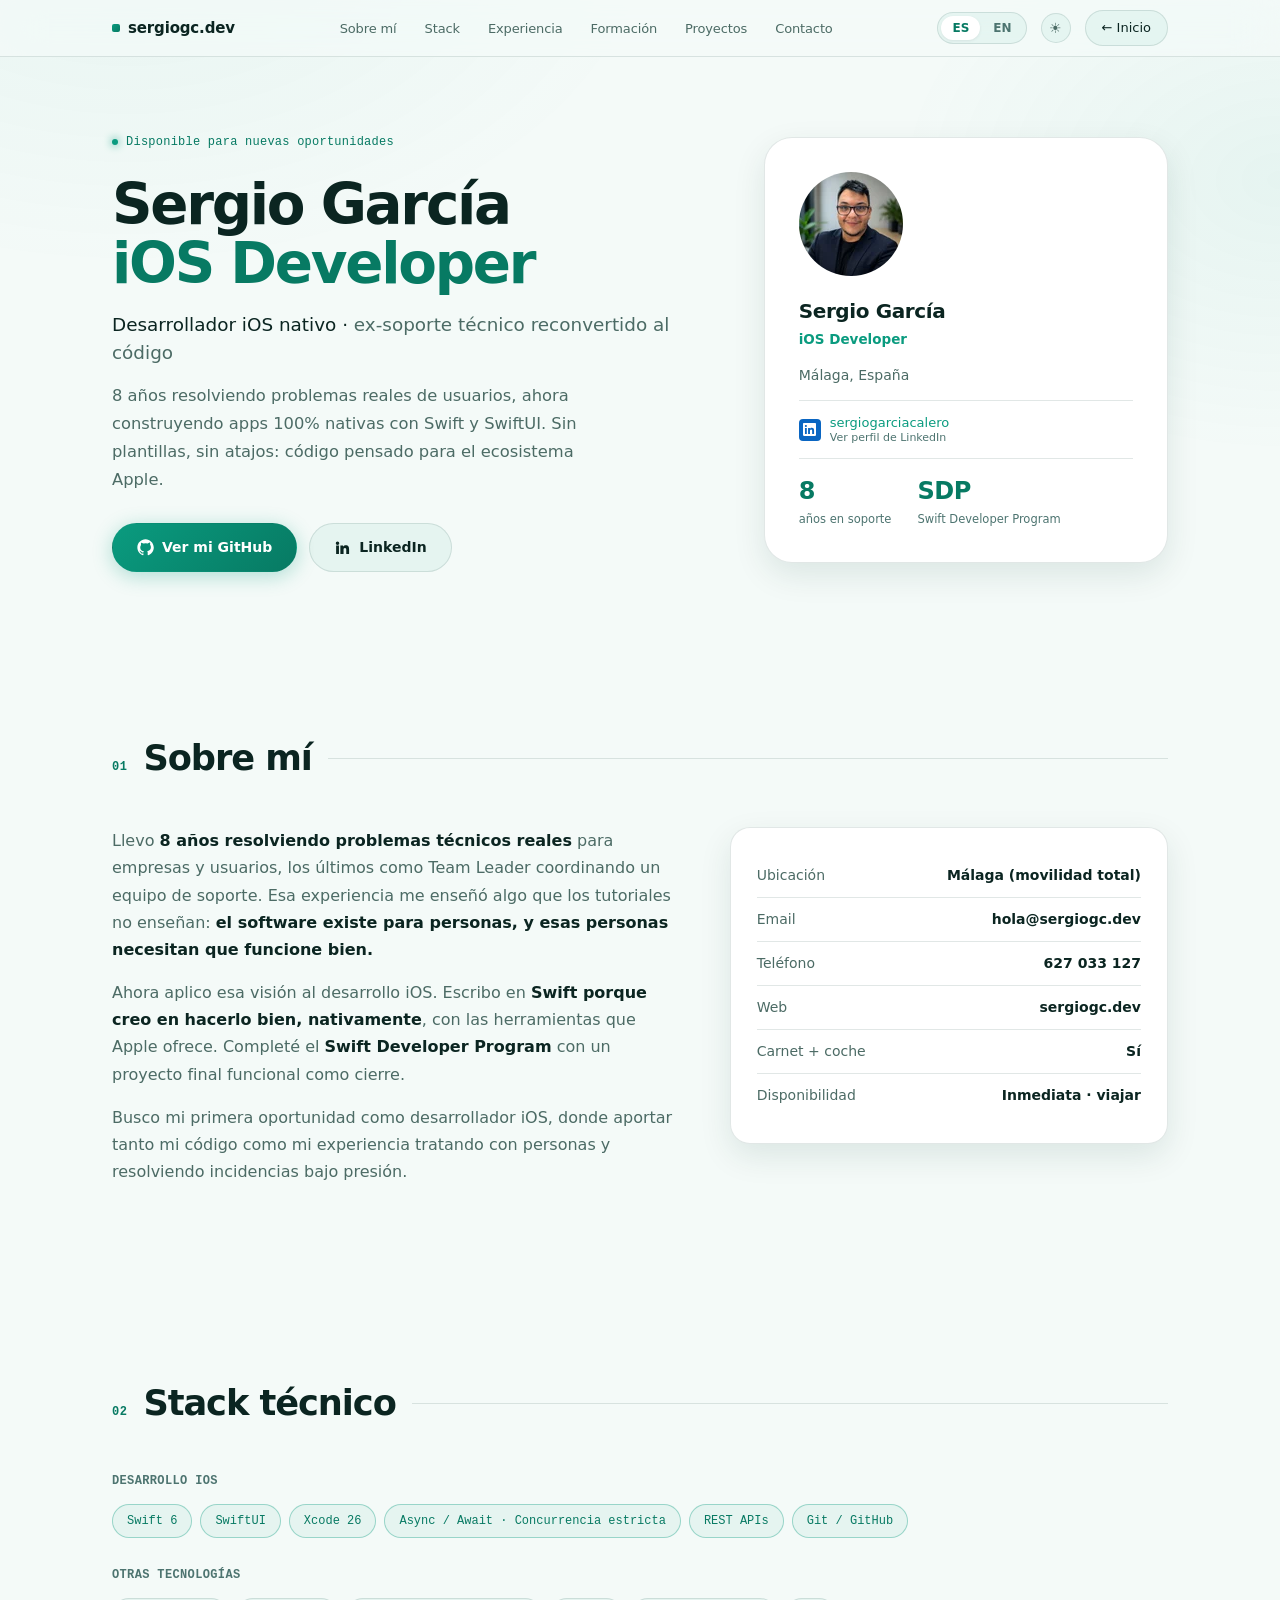
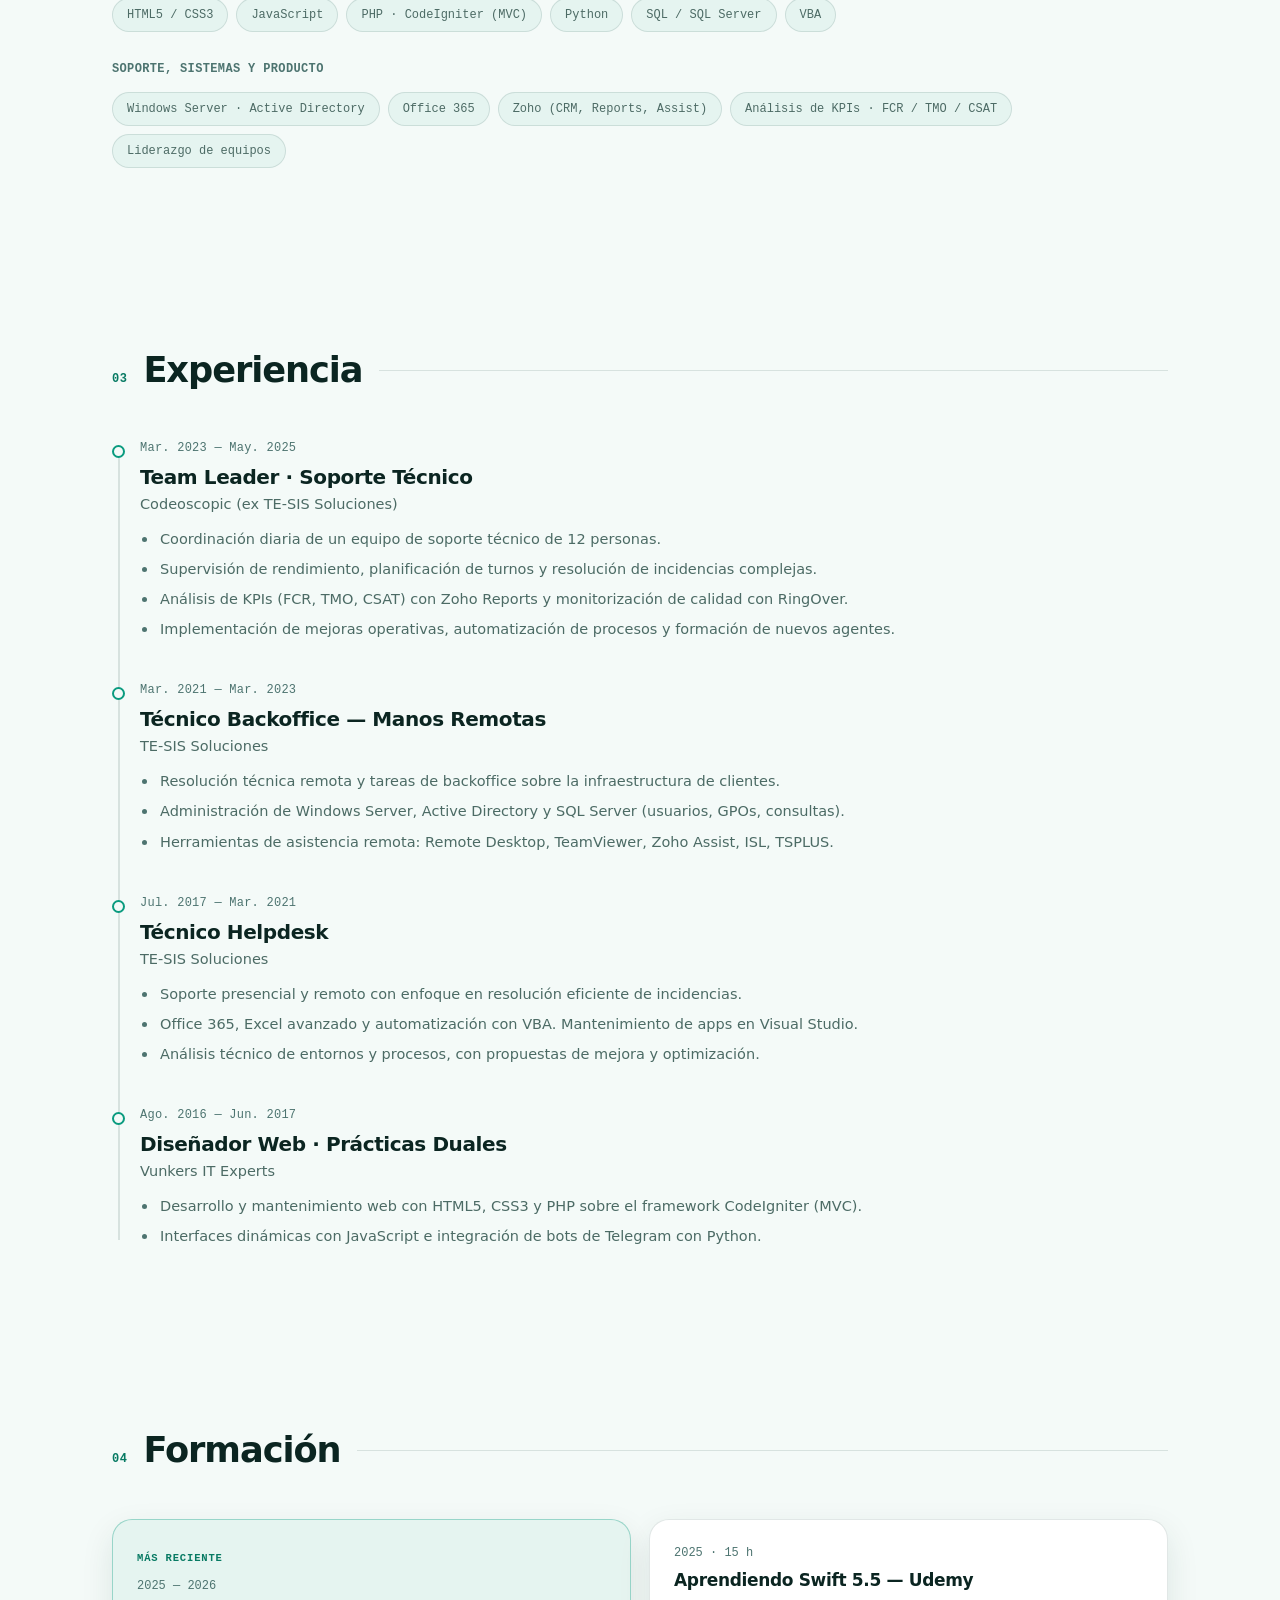
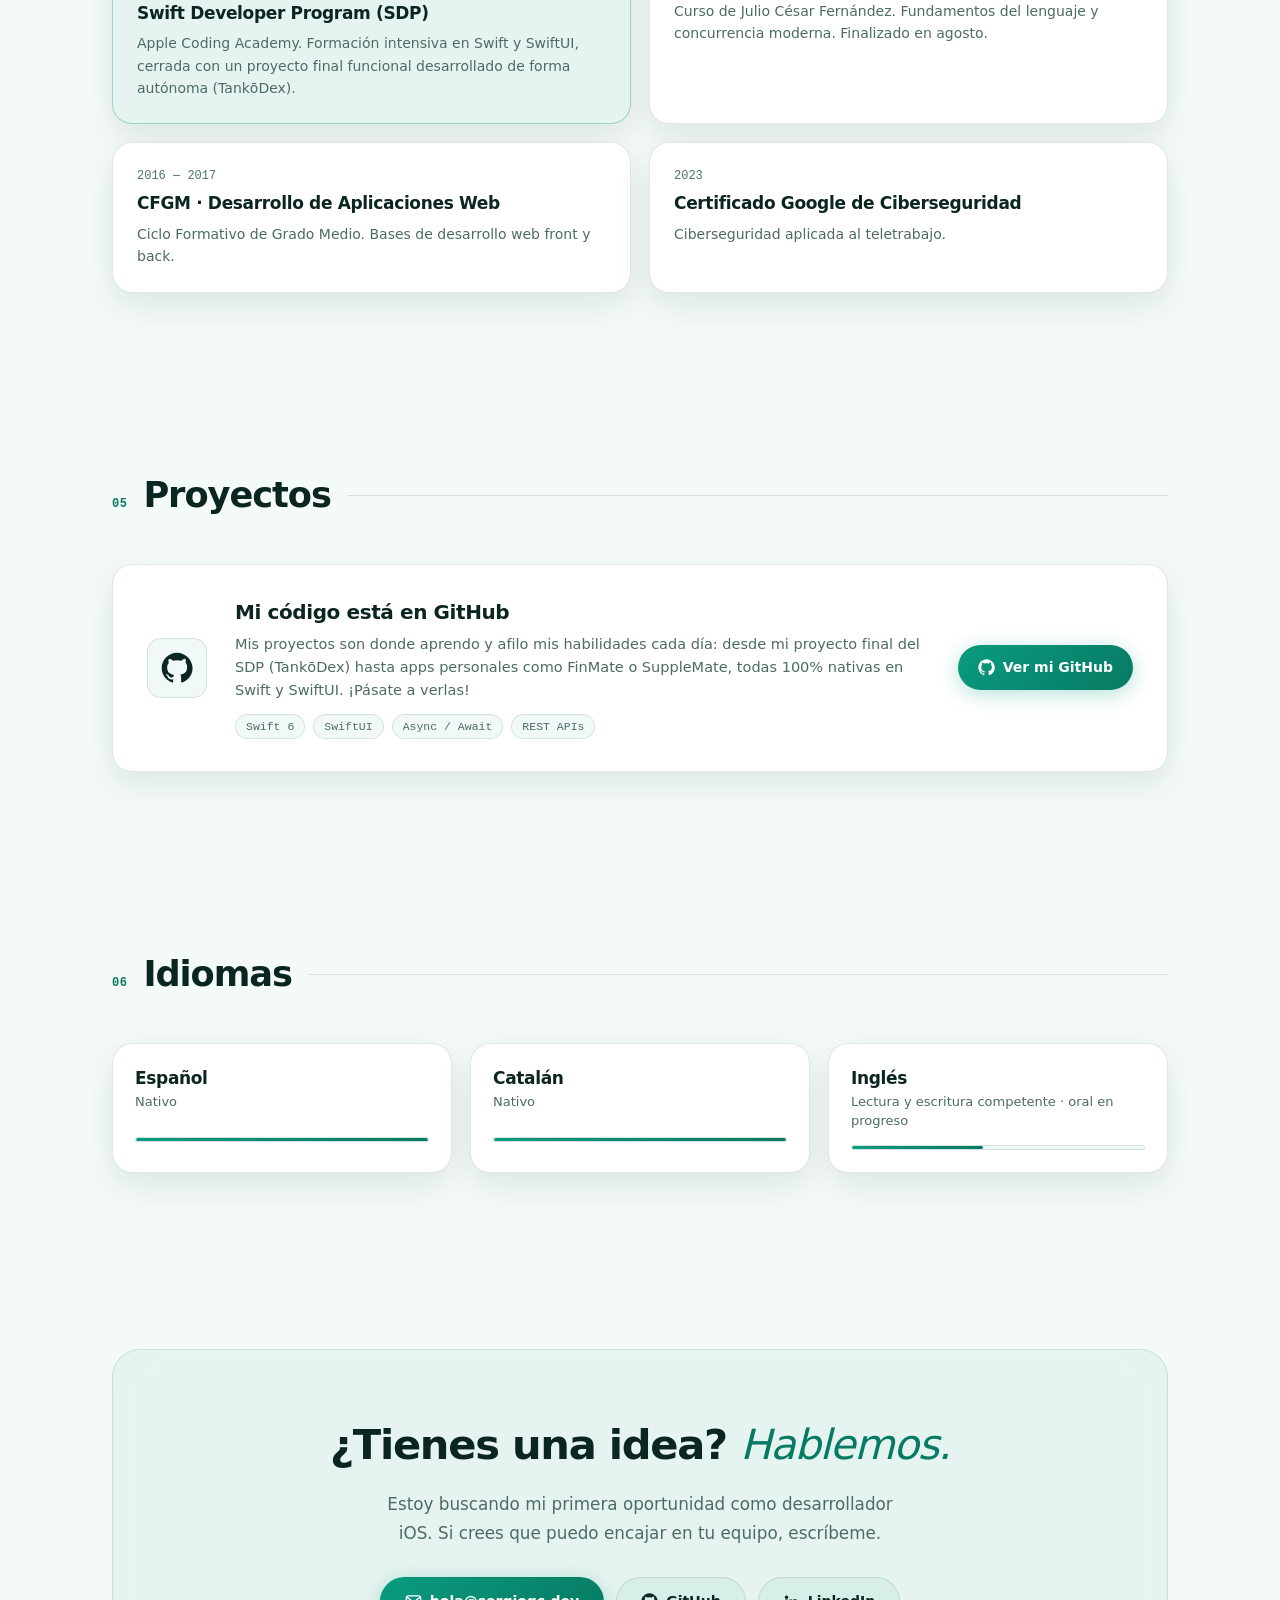
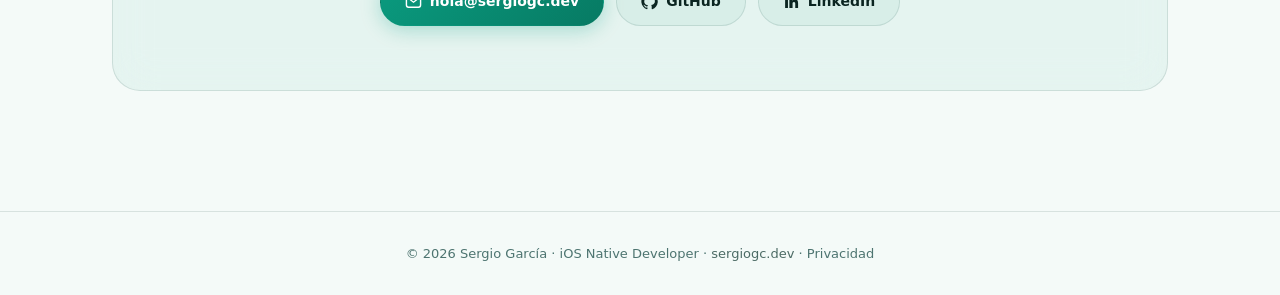
==== cv/index.html @ 9d5b9ba1 "Anim: overlay de transición entre páginas (Romuald Fons style) - styles/transitions.css: nuevo archi" ====
<!DOCTYPE html>
<html lang="es">

<head>
    <meta charset="UTF-8">
    <meta name="viewport" content="width=device-width, initial-scale=1.0">
    <title>CV de Sergio García · Desarrollador iOS — Swift y SwiftUI</title>
    <meta name="description"
        content="Currículum de Sergio García, desarrollador iOS nativo (Swift / SwiftUI). 8 años en soporte técnico, formado en el Swift Developer Program de Apple Coding Academy.">
    <meta name="author" content="Sergio García">
    <meta name="robots" content="index, follow">
    <link rel="canonical" href="https://sergiogc.dev/cv/">
    <meta property="og:type" content="website">
    <meta property="og:site_name" content="sergiogc.dev">
    <meta property="og:title" content="CV · Sergio García — iOS Developer">
    <meta property="og:description"
        content="Desarrollador iOS nativo con Swift y SwiftUI. 8 años de experiencia en soporte técnico reconvertidos al desarrollo de apps para el ecosistema Apple.">
    <meta property="og:url" content="https://sergiogc.dev/cv/">
    <meta property="og:image" content="https://sergiogc.dev/assets/images/ogbanner.jpg">
    <meta property="og:image:width" content="1200">
    <meta property="og:image:height" content="630">
    <meta property="og:image:alt" content="sergiogc.dev — Apps iOS 100% nativas con Swift y SwiftUI">
    <meta name="twitter:card" content="summary_large_image">
    <meta name="twitter:title" content="CV · Sergio García — iOS Developer">
    <meta name="twitter:description"
        content="Desarrollador iOS nativo con Swift y SwiftUI. 8 años de experiencia en soporte técnico reconvertidos al desarrollo de apps para el ecosistema Apple.">
    <meta name="twitter:image" content="https://sergiogc.dev/assets/images/ogbanner.jpg">
    <meta name="theme-color" content="#F4FAF8">
    <link rel="icon" type="image/svg+xml" href="/assets/images/favicon.svg?v=2">
    <link rel="apple-touch-icon" href="/assets/images/apple-touch-icon.png">

    <link rel="preload" as="image" href="/assets/images/sergio-208.webp" type="image/webp"
          imagesrcset="/assets/images/sergio-104.webp 104w, /assets/images/sergio-208.webp 208w"
          imagesizes="104px">
    <link rel="stylesheet" href="/styles/tokens.css">
    <link rel="stylesheet" href="/styles/base.css">
    <link rel="stylesheet" href="/styles/nav.css">
    <link rel="stylesheet" href="/styles/buttons.css">
    <link rel="stylesheet" href="/styles/cards.css">
    <link rel="stylesheet" href="/styles/sections.css">
    <link rel="stylesheet" href="/styles/print.css" media="print">
    <link rel="stylesheet" href="/styles/transitions.css">

    <!-- Schema.org -->
    <script type="application/ld+json">
        {
        "@context": "https://schema.org",
        "@type": "ProfilePage",
        "@id": "https://sergiogc.dev/cv/#profilepage",
        "url": "https://sergiogc.dev/cv/",
        "inLanguage": "es",
        "isPartOf": { "@id": "https://sergiogc.dev/#website" },
        "mainEntity": {
            "@type": "Person",
            "@id": "https://sergiogc.dev/#person",
            "name": "Sergio García",
            "jobTitle": "iOS Developer freelance",
            "url": "https://sergiogc.dev/",
            "knowsAbout": ["Swift", "SwiftUI", "iOS", "Xcode", "Desarrollo de apps nativas"],
            "alumniOf": {
                "@type": "EducationalOrganization",
                "name": "Apple Coding Academy",
                "url": "https://acoding.academy"
            },
            "address": {
                "@type": "PostalAddress",
                "addressLocality": "Málaga",
                "addressCountry": "ES"
            },
            "sameAs": [
                "https://github.com/SergioGCDev",
                "https://www.linkedin.com/in/sergiogarciacalero/"
            ]
        }
        }
    </script>

    <!-- Microsoft Clarity -->
    <script type="text/javascript">
        (function(c,l,a,r,i,t,y){
            c[a]=c[a]||function(){(c[a].q=c[a].q||[]).push(arguments)};
            t=l.createElement(r);t.async=1;t.src="https://www.clarity.ms/tag/"+i;
            y=l.getElementsByTagName(r)[0];y.parentNode.insertBefore(t,y);
        })(window, document, "clarity", "script", "xgmnd7hpeo");
    </script>
</head>

<body>

    <div class="ambient"></div>

    <nav>
        <div class="nav-inner">
            <a class="nav-logo" href="/">sergiogc.dev</a>
            <ul class="nav-links">
                <li><a href="#about" data-lang="es">Sobre mí</a><a href="#about" data-lang="en">About</a></li>
                <li><a href="#stack">Stack</a></li>
                <li><a href="#exp" data-lang="es">Experiencia</a><a href="#exp" data-lang="en">Experience</a></li>
                <li><a href="#edu" data-lang="es">Formación</a><a href="#edu" data-lang="en">Education</a></li>
                <li><a href="#proj" data-lang="es">Proyectos</a><a href="#proj" data-lang="en">Projects</a></li>
                <li><a href="#contact" data-lang="es">Contacto</a><a href="#contact" data-lang="en">Contact</a></li>
            </ul>
            <div class="nav-right">
                <div class="toggle-group" id="langToggle">
                    <button class="toggle-btn active" data-value="es">ES</button>
                    <button class="toggle-btn" data-value="en">EN</button>
                </div>
                <button class="icon-btn" id="themeToggle" aria-label="Cambiar tema">☀</button>
                <a href="/" class="nav-cta" data-lang="es">← Inicio</a>
                <a href="/" class="nav-cta" data-lang="en">← Home</a>
            </div>
        </div>
    </nav>

    <main>
    <header>
        <div class="wrap">
            <div class="hero">
                <div>
                    <span class="eyebrow reveal">
                        <span class="dot"></span>
                        <span data-lang="es">Disponible para nuevas oportunidades</span>
                        <span data-lang="en">Available for new opportunities</span>
                    </span>
                    <h1 class="reveal">Sergio García<br><span class="ln2">iOS Developer</span></h1>
                    <p class="role reveal" data-lang="es">Desarrollador iOS nativo · <b>ex-soporte técnico reconvertido al código</b></p>
                    <p class="role reveal" data-lang="en">Native iOS developer · <b>ex-support technician turned to code</b></p>
                    <p class="lede reveal" data-lang="es">8 años resolviendo problemas reales de usuarios, ahora construyendo apps 100% nativas con Swift y SwiftUI. Sin plantillas, sin atajos: código pensado para el ecosistema Apple.</p>
                    <p class="lede reveal" data-lang="en">8 years solving real user problems, now building 100% native apps with Swift and SwiftUI. No templates, no shortcuts: code crafted for the Apple ecosystem.</p>
                    <div class="cta reveal">
                        <a class="btn btn-primary" href="https://github.com/SergioGCDev" target="_blank" rel="noopener">
                            <svg viewBox="0 0 24 24" fill="currentColor" aria-hidden="true">
                                <path d="M12 .5C5.7.5.5 5.7.5 12c0 5.1 3.3 9.4 7.8 10.9.6.1.8-.2.8-.5v-2c-3.2.7-3.9-1.4-3.9-1.4-.5-1.3-1.3-1.7-1.3-1.7-1-.7.1-.7.1-.7 1.2.1 1.8 1.2 1.8 1.2 1 1.8 2.7 1.3 3.4 1 .1-.7.4-1.3.7-1.6-2.6-.3-5.3-1.3-5.3-5.7 0-1.3.5-2.3 1.2-3.1-.1-.3-.5-1.5.1-3.1 0 0 1-.3 3.3 1.2a11.5 11.5 0 0 1 6 0C17.3 4.7 18.3 5 18.3 5c.6 1.6.2 2.8.1 3.1.8.8 1.2 1.8 1.2 3.1 0 4.4-2.7 5.4-5.3 5.7.4.4.8 1.1.8 2.2v3.3c0 .3.2.6.8.5 4.5-1.5 7.8-5.8 7.8-10.9C23.5 5.7 18.3.5 12 .5z" />
                            </svg>
                            <span data-lang="es">Ver mi GitHub</span><span data-lang="en">View my GitHub</span>
                        </a>
                        <a class="btn btn-secondary" href="https://www.linkedin.com/in/sergiogarciacalero/" target="_blank" rel="noopener">
                            <svg viewBox="0 0 24 24" fill="currentColor" aria-hidden="true">
                                <path d="M4.98 3.5a2.5 2.5 0 1 1 0 5 2.5 2.5 0 0 1 0-5zM3 9h4v12H3zM9 9h3.8v1.7h.1c.5-1 1.8-2 3.7-2 4 0 4.7 2.6 4.7 6V21h-4v-5.3c0-1.3 0-2.9-1.8-2.9s-2 1.4-2 2.8V21H9z" />
                            </svg>
                            LinkedIn
                        </a>
                    </div>
                </div>

                <div class="avatar-card reveal">
                    <div class="monogram">
                        <picture>
                            <source type="image/webp"
                                    srcset="/assets/images/sergio-104.webp 104w,
                                            /assets/images/sergio-208.webp 208w"
                                    sizes="104px">
                            <img src="/assets/images/sergio.jpg" alt="Sergio García" width="104" height="104" fetchpriority="high">
                        </picture>
                    </div>
                    <div class="ac-meta">
                        <div class="nm">Sergio García</div>
                        <div class="role">iOS Developer</div>
                        <div class="loc" data-lang="es">Málaga, España</div>
                        <div class="loc" data-lang="en">Málaga, Spain</div>
                    </div>
                    <a class="ac-li" href="https://www.linkedin.com/in/sergiogarciacalero/" target="_blank" rel="noopener">
                        <span class="ac-li-badge" aria-hidden="true">
                            <svg viewBox="0 0 24 24"><path d="M20.447 20.452H16.89v-5.569c0-1.328-.027-3.037-1.852-3.037-1.853 0-2.136 1.445-2.136 2.939v5.667H9.351V9h3.414v1.561h.046c.477-.9 1.637-1.85 3.37-1.85 3.601 0 4.267 2.37 4.267 5.455v6.286zM5.337 7.433a1.98 1.98 0 0 1-1.98-1.98c0-1.093.886-1.98 1.98-1.98s1.98.887 1.98 1.98a1.98 1.98 0 0 1-1.98 1.98zm1.706 13.019H3.63V9h3.414v11.452zM22.225 0H1.771C.792 0 0 .774 0 1.729v20.542C0 23.227.792 24 1.771 24h20.451C23.2 24 24 23.227 24 22.271V1.729C24 .774 23.2 0 22.222 0h.003z"/></svg>
                        </span>
                        <span class="ac-li-text">
                            sergiogarciacalero
                            <span data-lang="es">Ver perfil de LinkedIn</span>
                            <span data-lang="en">View LinkedIn profile</span>
                        </span>
                    </a>
                    <div class="ac-stats">
                        <div>
                            <div class="n">8</div>
                            <div class="l" data-lang="es">años en soporte</div>
                            <div class="l" data-lang="en">years in support</div>
                        </div>
                        <div>
                            <div class="n">SDP</div>
                            <div class="l">Swift Developer Program</div>
                        </div>
                    </div>
                </div>
            </div>
        </div>
    </header>

    <section id="about">
        <div class="wrap">
            <div class="sec-head reveal"><span class="sec-num">01</span><h2 class="sec-title" data-lang="es">Sobre mí</h2><h2 class="sec-title" data-lang="en">About me</h2><span class="sec-line"></span></div>
            <div class="about-grid">
                <div class="about-text reveal">
                    <p data-lang="es">Llevo <b>8 años resolviendo problemas técnicos reales</b> para empresas y usuarios, los últimos como Team Leader coordinando un equipo de soporte. Esa experiencia me enseñó algo que los tutoriales no enseñan: <b>el software existe para personas, y esas personas necesitan que funcione bien.</b></p>
                    <p data-lang="en">I've spent <b>8 years solving real technical problems</b> for companies and users, the last ones as Team Leader coordinating a support team. That experience taught me something tutorials don't: <b>software exists for people, and those people need it to work well.</b></p>
                    <p data-lang="es">Ahora aplico esa visión al desarrollo iOS. Escribo en <b>Swift porque creo en hacerlo bien, nativamente</b>, con las herramientas que Apple ofrece. Completé el <b>Swift Developer Program</b> con un proyecto final funcional como cierre.</p>
                    <p data-lang="en">Now I bring that vision to iOS development. I write in <b>Swift because I believe in doing it right, natively</b>, with the tools Apple provides. I completed the <b>Swift Developer Program</b> with a functional final project as its capstone.</p>
                    <p data-lang="es">Busco mi primera oportunidad como desarrollador iOS, donde aportar tanto mi código como mi experiencia tratando con personas y resolviendo incidencias bajo presión.</p>
                    <p data-lang="en">I'm looking for my first opportunity as an iOS developer, where I can bring both my code and my experience dealing with people and resolving incidents under pressure.</p>
                </div>
                <div class="facts reveal">
                    <div class="row"><span class="k" data-lang="es">Ubicación</span><span class="k" data-lang="en">Location</span><span class="v" data-lang="es">Málaga (movilidad total)</span><span class="v" data-lang="en">Málaga (fully mobile)</span></div>
                    <div class="row"><span class="k">Email</span><span class="v">hola@sergiogc.dev</span></div>
                    <div class="row"><span class="k" data-lang="es">Teléfono</span><span class="k" data-lang="en">Phone</span><span class="v">627 033 127</span></div>
                    <div class="row"><span class="k">Web</span><span class="v">sergiogc.dev</span></div>
                    <div class="row"><span class="k" data-lang="es">Carnet + coche</span><span class="k" data-lang="en">License + car</span><span class="v" data-lang="es">Sí</span><span class="v" data-lang="en">Yes</span></div>
                    <div class="row"><span class="k" data-lang="es">Disponibilidad</span><span class="k" data-lang="en">Availability</span><span class="v" data-lang="es">Inmediata · viajar</span><span class="v" data-lang="en">Immediate · can travel</span></div>
                </div>
            </div>
        </div>
    </section>

    <section id="stack">
        <div class="wrap">
            <div class="sec-head reveal"><span class="sec-num">02</span><h2 class="sec-title" data-lang="es">Stack técnico</h2><h2 class="sec-title" data-lang="en">Tech stack</h2><span class="sec-line"></span></div>
            <div class="reveal">
                <div class="skill-block">
                    <h3 data-lang="es">Desarrollo iOS</h3>
                    <h3 data-lang="en">iOS Development</h3>
                    <div class="chips">
                        <span class="chip core">Swift 6</span>
                        <span class="chip core">SwiftUI</span>
                        <span class="chip core">Xcode 26</span>
                        <span class="chip core" data-lang="es">Async / Await · Concurrencia estricta</span>
                        <span class="chip core" data-lang="en">Async / Await · Strict concurrency</span>
                        <span class="chip core">REST APIs</span>
                        <span class="chip core">Git / GitHub</span>
                    </div>
                </div>
                <div class="skill-block">
                    <h3 data-lang="es">Otras tecnologías</h3>
                    <h3 data-lang="en">Other technologies</h3>
                    <div class="chips">
                        <span class="chip">HTML5 / CSS3</span>
                        <span class="chip">JavaScript</span>
                        <span class="chip">PHP · CodeIgniter (MVC)</span>
                        <span class="chip">Python</span>
                        <span class="chip">SQL / SQL Server</span>
                        <span class="chip">VBA</span>
                    </div>
                </div>
                <div class="skill-block">
                    <h3 data-lang="es">Soporte, sistemas y producto</h3>
                    <h3 data-lang="en">Support, systems &amp; product</h3>
                    <div class="chips">
                        <span class="chip">Windows Server · Active Directory</span>
                        <span class="chip">Office 365</span>
                        <span class="chip">Zoho (CRM, Reports, Assist)</span>
                        <span class="chip" data-lang="es">Análisis de KPIs · FCR / TMO / CSAT</span>
                        <span class="chip" data-lang="en">KPI analysis · FCR / TMO / CSAT</span>
                        <span class="chip" data-lang="es">Liderazgo de equipos</span>
                        <span class="chip" data-lang="en">Team leadership</span>
                    </div>
                </div>
            </div>
        </div>
    </section>

    <section id="exp">
        <div class="wrap">
            <div class="sec-head reveal"><span class="sec-num">03</span><h2 class="sec-title" data-lang="es">Experiencia</h2><h2 class="sec-title" data-lang="en">Experience</h2><span class="sec-line"></span></div>
            <div class="timeline reveal-stagger">
                <div class="job">
                    <div class="when">Mar. 2023 — May. 2025</div>
                    <h3 data-lang="es">Team Leader · Soporte Técnico</h3>
                    <h3 data-lang="en">Team Leader · Technical Support</h3>
                    <div class="co">Codeoscopic (ex TE-SIS Soluciones)</div>
                    <ul data-lang="es">
                        <li>Coordinación diaria de un equipo de soporte técnico de 12 personas.</li>
                        <li>Supervisión de rendimiento, planificación de turnos y resolución de incidencias complejas.</li>
                        <li>Análisis de KPIs (FCR, TMO, CSAT) con Zoho Reports y monitorización de calidad con RingOver.</li>
                        <li>Implementación de mejoras operativas, automatización de procesos y formación de nuevos agentes.</li>
                    </ul>
                    <ul data-lang="en">
                        <li>Daily coordination of a 12-person technical support team.</li>
                        <li>Performance supervision, shift planning and resolution of complex incidents.</li>
                        <li>KPI analysis (FCR, TMO, CSAT) with Zoho Reports and quality monitoring with RingOver.</li>
                        <li>Rollout of operational improvements, process automation and training of new agents.</li>
                    </ul>
                </div>
                <div class="job">
                    <div class="when">Mar. 2021 — Mar. 2023</div>
                    <h3 data-lang="es">Técnico Backoffice — Manos Remotas</h3>
                    <h3 data-lang="en">Backoffice Technician — Remote Hands</h3>
                    <div class="co">TE-SIS Soluciones</div>
                    <ul data-lang="es">
                        <li>Resolución técnica remota y tareas de backoffice sobre la infraestructura de clientes.</li>
                        <li>Administración de Windows Server, Active Directory y SQL Server (usuarios, GPOs, consultas).</li>
                        <li>Herramientas de asistencia remota: Remote Desktop, TeamViewer, Zoho Assist, ISL, TSPLUS.</li>
                    </ul>
                    <ul data-lang="en">
                        <li>Remote technical resolution and backoffice tasks on client infrastructure.</li>
                        <li>Administration of Windows Server, Active Directory and SQL Server (users, GPOs, queries).</li>
                        <li>Remote assistance tools: Remote Desktop, TeamViewer, Zoho Assist, ISL, TSPLUS.</li>
                    </ul>
                </div>
                <div class="job">
                    <div class="when">Jul. 2017 — Mar. 2021</div>
                    <h3 data-lang="es">Técnico Helpdesk</h3>
                    <h3 data-lang="en">Helpdesk Technician</h3>
                    <div class="co">TE-SIS Soluciones</div>
                    <ul data-lang="es">
                        <li>Soporte presencial y remoto con enfoque en resolución eficiente de incidencias.</li>
                        <li>Office 365, Excel avanzado y automatización con VBA. Mantenimiento de apps en Visual Studio.</li>
                        <li>Análisis técnico de entornos y procesos, con propuestas de mejora y optimización.</li>
                    </ul>
                    <ul data-lang="en">
                        <li>On-site and remote support focused on efficient incident resolution.</li>
                        <li>Office 365, advanced Excel and automation with VBA. Maintenance of apps in Visual Studio.</li>
                        <li>Technical analysis of environments and processes, with improvement and optimization proposals.</li>
                    </ul>
                </div>
                <div class="job">
                    <div class="when">Ago. 2016 — Jun. 2017</div>
                    <h3 data-lang="es">Diseñador Web · Prácticas Duales</h3>
                    <h3 data-lang="en">Web Designer · Dual Training</h3>
                    <div class="co">Vunkers IT Experts</div>
                    <ul data-lang="es">
                        <li>Desarrollo y mantenimiento web con HTML5, CSS3 y PHP sobre el framework CodeIgniter (MVC).</li>
                        <li>Interfaces dinámicas con JavaScript e integración de bots de Telegram con Python.</li>
                    </ul>
                    <ul data-lang="en">
                        <li>Web development and maintenance with HTML5, CSS3 and PHP on the CodeIgniter (MVC) framework.</li>
                        <li>Dynamic interfaces with JavaScript and Telegram bot integration with Python.</li>
                    </ul>
                </div>
            </div>
        </div>
    </section>

    <section id="edu">
        <div class="wrap">
            <div class="sec-head reveal"><span class="sec-num">04</span><h2 class="sec-title" data-lang="es">Formación</h2><h2 class="sec-title" data-lang="en">Education</h2><span class="sec-line"></span></div>
            <div class="grid2 reveal-stagger">
                <div class="edu feat">
                    <span class="badge" data-lang="es">Más reciente</span>
                    <span class="badge" data-lang="en">Most recent</span>
                    <div class="yr">2025 — 2026</div>
                    <h3>Swift Developer Program (SDP)</h3>
                    <p data-lang="es">Apple Coding Academy. Formación intensiva en Swift y SwiftUI, cerrada con un proyecto final funcional desarrollado de forma autónoma (TankōDex).</p>
                    <p data-lang="en">Apple Coding Academy. Intensive training in Swift and SwiftUI, closed with a functional final project built autonomously (TankōDex).</p>
                </div>
                <div class="edu">
                    <div class="yr">2025 · 15 h</div>
                    <h3 data-lang="es">Aprendiendo Swift 5.5 — Udemy</h3>
                    <h3 data-lang="en">Learning Swift 5.5 — Udemy</h3>
                    <p data-lang="es">Curso de Julio César Fernández. Fundamentos del lenguaje y concurrencia moderna. Finalizado en agosto.</p>
                    <p data-lang="en">Course by Julio César Fernández. Language fundamentals and modern concurrency. Completed in August.</p>
                </div>
                <div class="edu">
                    <div class="yr">2016 — 2017</div>
                    <h3 data-lang="es">CFGM · Desarrollo de Aplicaciones Web</h3>
                    <h3 data-lang="en">Vocational Diploma · Web App Development</h3>
                    <p data-lang="es">Ciclo Formativo de Grado Medio. Bases de desarrollo web front y back.</p>
                    <p data-lang="en">Intermediate vocational training. Front-end and back-end web development foundations.</p>
                </div>
                <div class="edu">
                    <div class="yr">2023</div>
                    <h3 data-lang="es">Certificado Google de Ciberseguridad</h3>
                    <h3 data-lang="en">Google Cybersecurity Certificate</h3>
                    <p data-lang="es">Ciberseguridad aplicada al teletrabajo.</p>
                    <p data-lang="en">Cybersecurity applied to remote work.</p>
                </div>
            </div>
        </div>
    </section>

    <section id="proj">
        <div class="wrap">
            <div class="sec-head reveal"><span class="sec-num">05</span><h2 class="sec-title" data-lang="es">Proyectos</h2><h2 class="sec-title" data-lang="en">Projects</h2><span class="sec-line"></span></div>
            <div class="gh reveal">
                <div class="gh-icon">
                    <svg viewBox="0 0 24 24" fill="currentColor" aria-hidden="true">
                        <path d="M12 .5C5.7.5.5 5.7.5 12c0 5.1 3.3 9.4 7.8 10.9.6.1.8-.2.8-.5v-2c-3.2.7-3.9-1.4-3.9-1.4-.5-1.3-1.3-1.7-1.3-1.7-1-.7.1-.7.1-.7 1.2.1 1.8 1.2 1.8 1.2 1 1.8 2.7 1.3 3.4 1 .1-.7.4-1.3.7-1.6-2.6-.3-5.3-1.3-5.3-5.7 0-1.3.5-2.3 1.2-3.1-.1-.3-.5-1.5.1-3.1 0 0 1-.3 3.3 1.2a11.5 11.5 0 0 1 6 0C17.3 4.7 18.3 5 18.3 5c.6 1.6.2 2.8.1 3.1.8.8 1.2 1.8 1.2 3.1 0 4.4-2.7 5.4-5.3 5.7.4.4.8 1.1.8 2.2v3.3c0 .3.2.6.8.5 4.5-1.5 7.8-5.8 7.8-10.9C23.5 5.7 18.3.5 12 .5z" />
                    </svg>
                </div>
                <div class="gh-body">
                    <h3 data-lang="es">Mi código está en GitHub</h3>
                    <h3 data-lang="en">My code lives on GitHub</h3>
                    <p data-lang="es">Mis proyectos son donde aprendo y afilo mis habilidades cada día: desde mi proyecto final del SDP (TankōDex) hasta apps personales como FinMate o SuppleMate, todas 100% nativas en Swift y SwiftUI. ¡Pásate a verlas!</p>
                    <p data-lang="en">My projects are where I learn and sharpen my skills every day: from my SDP final project (TankōDex) to personal apps like FinMate or SuppleMate, all 100% native in Swift and SwiftUI. Come take a look!</p>
                    <div class="gh-tags"><span>Swift 6</span><span>SwiftUI</span><span>Async / Await</span><span>REST APIs</span></div>
                </div>
                <a class="gh-cta" href="https://github.com/SergioGCDev" target="_blank" rel="noopener">
                    <svg viewBox="0 0 24 24" fill="currentColor" aria-hidden="true">
                        <path d="M12 .5C5.7.5.5 5.7.5 12c0 5.1 3.3 9.4 7.8 10.9.6.1.8-.2.8-.5v-2c-3.2.7-3.9-1.4-3.9-1.4-.5-1.3-1.3-1.7-1.3-1.7-1-.7.1-.7.1-.7 1.2.1 1.8 1.2 1.8 1.2 1 1.8 2.7 1.3 3.4 1 .1-.7.4-1.3.7-1.6-2.6-.3-5.3-1.3-5.3-5.7 0-1.3.5-2.3 1.2-3.1-.1-.3-.5-1.5.1-3.1 0 0 1-.3 3.3 1.2a11.5 11.5 0 0 1 6 0C17.3 4.7 18.3 5 18.3 5c.6 1.6.2 2.8.1 3.1.8.8 1.2 1.8 1.2 3.1 0 4.4-2.7 5.4-5.3 5.7.4.4.8 1.1.8 2.2v3.3c0 .3.2.6.8.5 4.5-1.5 7.8-5.8 7.8-10.9C23.5 5.7 18.3.5 12 .5z" />
                    </svg>
                    <span data-lang="es">Ver mi GitHub</span><span data-lang="en">View my GitHub</span>
                </a>
            </div>
        </div>
    </section>

    <section id="langs">
        <div class="wrap">
            <div class="sec-head reveal"><span class="sec-num">06</span><h2 class="sec-title" data-lang="es">Idiomas</h2><h2 class="sec-title" data-lang="en">Languages</h2><span class="sec-line"></span></div>
            <div class="langs reveal-stagger">
                <div class="lang">
                    <div class="name" data-lang="es">Español</div>
                    <div class="name" data-lang="en">Spanish</div>
                    <div class="lvl" data-lang="es">Nativo</div>
                    <div class="lvl" data-lang="en">Native</div>
                    <div class="bar"><i data-w="100%"></i></div>
                </div>
                <div class="lang">
                    <div class="name" data-lang="es">Catalán</div>
                    <div class="name" data-lang="en">Catalan</div>
                    <div class="lvl" data-lang="es">Nativo</div>
                    <div class="lvl" data-lang="en">Native</div>
                    <div class="bar"><i data-w="100%"></i></div>
                </div>
                <div class="lang">
                    <div class="name" data-lang="es">Inglés</div>
                    <div class="name" data-lang="en">English</div>
                    <div class="lvl" data-lang="es">Lectura y escritura competente · oral en progreso</div>
                    <div class="lvl" data-lang="en">Competent reading and writing · spoken in progress</div>
                    <div class="bar"><i data-w="45%"></i></div>
                </div>
            </div>
        </div>
    </section>

    <section id="contact">
        <div class="wrap">
            <div class="contact reveal">
                <h2 data-lang="es">¿Tienes una idea? <em>Hablemos.</em></h2>
                <h2 data-lang="en">Have an idea? <em>Let's talk.</em></h2>
                <p data-lang="es">Estoy buscando mi primera oportunidad como desarrollador iOS. Si crees que puedo encajar en tu equipo, escríbeme.</p>
                <p data-lang="en">I'm looking for my first opportunity as an iOS developer. If you think I could fit your team, drop me a line.</p>
                <div class="cta">
                    <a class="btn btn-primary" href="mailto:hola@sergiogc.dev">
                        <svg viewBox="0 0 24 24" fill="none" stroke="currentColor" stroke-width="2" aria-hidden="true">
                            <rect x="2" y="4" width="20" height="16" rx="3" />
                            <path d="m3 6 9 7 9-7" />
                        </svg>
                        hola@sergiogc.dev
                    </a>
                    <a class="btn btn-secondary" href="https://github.com/SergioGCDev" target="_blank" rel="noopener">
                        <svg viewBox="0 0 24 24" fill="currentColor" aria-hidden="true">
                            <path d="M12 .5C5.7.5.5 5.7.5 12c0 5.1 3.3 9.4 7.8 10.9.6.1.8-.2.8-.5v-2c-3.2.7-3.9-1.4-3.9-1.4-.5-1.3-1.3-1.7-1.3-1.7-1-.7.1-.7.1-.7 1.2.1 1.8 1.2 1.8 1.2 1 1.8 2.7 1.3 3.4 1 .1-.7.4-1.3.7-1.6-2.6-.3-5.3-1.3-5.3-5.7 0-1.3.5-2.3 1.2-3.1-.1-.3-.5-1.5.1-3.1 0 0 1-.3 3.3 1.2a11.5 11.5 0 0 1 6 0C17.3 4.7 18.3 5 18.3 5c.6 1.6.2 2.8.1 3.1.8.8 1.2 1.8 1.2 3.1 0 4.4-2.7 5.4-5.3 5.7.4.4.8 1.1.8 2.2v3.3c0 .3.2.6.8.5 4.5-1.5 7.8-5.8 7.8-10.9C23.5 5.7 18.3.5 12 .5z" />
                        </svg>
                        GitHub
                    </a>
                    <a class="btn btn-secondary" href="https://www.linkedin.com/in/sergiogarciacalero/" target="_blank" rel="noopener">
                        <svg viewBox="0 0 24 24" fill="currentColor" aria-hidden="true">
                            <path d="M4.98 3.5a2.5 2.5 0 1 1 0 5 2.5 2.5 0 0 1 0-5zM3 9h4v12H3zM9 9h3.8v1.7h.1c.5-1 1.8-2 3.7-2 4 0 4.7 2.6 4.7 6V21h-4v-5.3c0-1.3 0-2.9-1.8-2.9s-2 1.4-2 2.8V21H9z" />
                        </svg>
                        LinkedIn
                    </a>
                </div>
            </div>
        </div>
    </section>

    </main>

    <footer>
        <div class="wrap">© 2026 Sergio García · iOS Native Developer · <span>sergiogc.dev</span> · <a href="/privacy" data-lang="es">Privacidad</a><a href="/privacy" data-lang="en">Privacy</a></div>
    </footer>

    <script>
        const langToggle = document.getElementById('langToggle');
        langToggle.addEventListener('click', (e) => {
            const btn = e.target.closest('.toggle-btn');
            if (!btn) return;
            langToggle.querySelectorAll('.toggle-btn').forEach(b => b.classList.remove('active'));
            btn.classList.add('active');
            document.body.classList.toggle('lang-en', btn.dataset.value === 'en');
            document.documentElement.lang = btn.dataset.value;
            // Los gemelos ocultos nunca disparan el IntersectionObserver;
            // al cambiar de idioma se revelan de golpe para que no queden atenuados.
            document.querySelectorAll('.reveal, .reveal-stagger').forEach(el => el.classList.add('revealed'));
        });

        const themeToggle = document.getElementById('themeToggle');
        themeToggle.addEventListener('click', () => {
            const html = document.documentElement;
            const isDark = html.getAttribute('data-theme') === 'dark';
            html.setAttribute('data-theme', isDark ? 'light' : 'dark');
            themeToggle.textContent = isDark ? '☀' : '☾';
        });

        const revealObserver = new IntersectionObserver((entries) => {
            entries.forEach(entry => {
                if (entry.isIntersecting) {
                    entry.target.classList.add('revealed');
                    revealObserver.unobserve(entry.target);
                }
            });
        }, { threshold: 0.02, rootMargin: '0px 0px -10% 0px' });
        document.querySelectorAll('.reveal, .reveal-stagger').forEach(el => revealObserver.observe(el));

        const barObserver = new IntersectionObserver((entries) => {
            entries.forEach(e => {
                if (e.isIntersecting) {
                    const i = e.target.querySelector('i');
                    if (i) i.style.width = i.dataset.w;
                    barObserver.unobserve(e.target);
                }
            });
        }, { threshold: 0.4 });
        document.querySelectorAll('.lang').forEach(el => barObserver.observe(el));
    </script>
<div class="page-overlay" id="pageOverlay">
    <span class="page-overlay-name">Sergio García</span>
    <div class="page-overlay-track">
        <div class="page-overlay-fill" id="pageOverlayFill"></div>
    </div>
</div>
<script>
(function () {
    const overlay = document.getElementById('pageOverlay');
    const fill = document.getElementById('pageOverlayFill');
    let navigating = false;
    function showOverlay(href) {
        if (navigating) return;
        navigating = true;
        fill.style.transition = 'none';
        fill.style.width = '0%';
        overlay.classList.add('active');
        requestAnimationFrame(() => requestAnimationFrame(() => {
            fill.style.transition = 'width 0.7s cubic-bezier(.4,0,.2,1)';
            fill.style.width = '100%';
        }));
        setTimeout(() => { window.location.href = href; }, 750);
    }
    document.addEventListener('click', function (e) {
        const a = e.target.closest('a');
        if (!a) return;
        const href = a.getAttribute('href');
        if (!href ||
            href.startsWith('mailto:') ||
            href.startsWith('tel:') ||
            href.startsWith('#') ||
            href.startsWith('javascript:') ||
            a.target === '_blank') return;
        e.preventDefault();
        showOverlay(href);
    });
    window.addEventListener('pageshow', function (e) {
        if (e.persisted) {
            overlay.classList.remove('active');
            navigating = false;
        }
    });
})();
</script>
</body>

</html>
---- styles/tokens.css ----
/* ── tokens.css — sistema de diseño compartido (sergiogc.dev) ──
   Paleta teal + glassmorphism, con modo claro/oscuro.
   Fuente única de verdad para color, tipografía, radios y sombras. */

:root {
    /* ═══════════════════════════════════════════════════════════════
       FUENTES DE TODA LA WEB — cambia estas dos líneas y nada más.
       --font       → fuente principal (títulos, texto, botones…)
       --font-mono  → fuente monoespaciada (fechas, etiquetas, código)
       ═══════════════════════════════════════════════════════════════ */
    --font: -apple-system, BlinkMacSystemFont, "SF Pro Display", "SF Pro Text", system-ui, sans-serif;
    --font-mono: "SF Mono", "JetBrains Mono", ui-monospace, Menlo, monospace;

    color-scheme: light;

    /* Paleta — claro */
    --bg: #F4FAF8;
    --bg-elevated: #FFFFFF;
    --ink: #0B2521;
    --ink-dim: #4C6B65;
    --ink-faint: #4D7470;
    --accent: #0A9B7F;
    --accent-deep: #077A63;

    /* Superficies glass */
    --glass-fill: rgba(10, 155, 127, 0.06);
    --glass-fill-hover: rgba(10, 155, 127, 0.10);
    --glass-border: rgba(10, 60, 50, 0.12);
    --glass-light: rgba(255, 255, 255, 0.80);
    --card-bg: #FFFFFF;

    /* Tipografía — alias que apuntan a las fuentes definidas arriba */
    --sans: var(--font);
    --mono: var(--font-mono);

    /* Radios */
    --radius-sm: 8px;
    --radius-md: 14px;
    --radius-lg: 20px;
    --radius-xl: 28px;

    /* Sombras */
    --shadow: 0 12px 32px rgba(10, 60, 50, 0.10);
    --shadow-hi: 0 16px 40px rgba(10, 60, 50, 0.14);

    /* Layout */
    --nav-h: 56px;
    --maxw: 1120px;
}

[data-theme="dark"] {
    color-scheme: dark;

    --bg: #071A1D;
    --bg-elevated: #0C2529;
    --ink: #EAF6F3;
    --ink-dim: #8FB3AC;
    --ink-faint: #4E716B;
    --accent: #2DD4AB;
    --accent-deep: #1AB894;

    --glass-fill: rgba(45, 212, 171, 0.07);
    --glass-fill-hover: rgba(45, 212, 171, 0.12);
    --glass-border: rgba(45, 212, 171, 0.16);
    --glass-light: rgba(255, 255, 255, 0.15);
    --card-bg: #0C2529;

    --shadow: 0 12px 32px rgba(0, 0, 0, 0.40);
    --shadow-hi: 0 16px 40px rgba(0, 0, 0, 0.50);
}
---- styles/base.css ----
/* ── base.css — reset, layout, reveal, i18n ────────────────── */

*, *::before, *::after { box-sizing: border-box; margin: 0; padding: 0; }

html {
    scroll-behavior: smooth;
    scroll-padding-top: calc(var(--nav-h) + 16px);
}

body {
    background: var(--bg);
    color: var(--ink);
    font-family: var(--sans);
    line-height: 1.5;
    overflow-x: hidden;
    -webkit-font-smoothing: antialiased;
    transition: background .3s, color .3s;
}

a { color: inherit; text-decoration: none; }
a, button { touch-action: manipulation; }
img { max-width: 100%; display: block; }

:focus-visible {
    outline: 2px solid var(--accent);
    outline-offset: 3px;
    border-radius: 4px;
}

h1, h2, h3 { text-wrap: balance; }

.wrap, .container { max-width: var(--maxw); margin: 0 auto; padding: 0 32px; }
section { position: relative; z-index: 1; padding: 88px 0; }
header, nav, footer { position: relative; z-index: 1; }

/* ── Ambient background ─────────────────────────────────────── */
.ambient {
    position: fixed; inset: 0; z-index: 0; pointer-events: none;
    background:
        radial-gradient(ellipse 900px 600px at 10% -10%, var(--glass-fill), transparent 60%),
        radial-gradient(ellipse 700px 500px at 100% 20%, var(--glass-fill), transparent 55%);
    transition: background .3s;
}

/* ── Scroll reveal ──────────────────────────────────────────── */
.reveal {
    opacity: 0; transform: translateY(28px);
    transition: opacity .9s cubic-bezier(.22, 1, .36, 1), transform .9s cubic-bezier(.22, 1, .36, 1);
}
.reveal.revealed { opacity: 1; transform: translateY(0); }

.reveal-stagger > * {
    opacity: 0; transform: translateY(20px);
    transition: opacity .7s cubic-bezier(.22, 1, .36, 1), transform .7s cubic-bezier(.22, 1, .36, 1);
}
.reveal-stagger.revealed > * { opacity: 1; transform: translateY(0); }
.reveal-stagger.revealed > *:nth-child(1) { transition-delay: 0s; }
.reveal-stagger.revealed > *:nth-child(2) { transition-delay: .07s; }
.reveal-stagger.revealed > *:nth-child(3) { transition-delay: .14s; }
.reveal-stagger.revealed > *:nth-child(4) { transition-delay: .21s; }
.reveal-stagger.revealed > *:nth-child(5) { transition-delay: .28s; }
.reveal-stagger.revealed > *:nth-child(6) { transition-delay: .35s; }

/* ── i18n (ES por defecto; .lang-en en body activa inglés) ─────
   Solo se oculta el idioma inactivo; el activo conserva su
   display natural (block, inline, list-item, flex…). */
body:not(.lang-en) [data-lang="en"] { display: none !important; }
body.lang-en [data-lang="es"] { display: none !important; }

/* ── prefers-reduced-motion ─────────────────────────────────── */
@media (prefers-reduced-motion: reduce) {
    html { scroll-behavior: auto; }
    *, *::before, *::after {
        transition-duration: .01ms !important;
        animation-duration: .01ms !important;
        animation-iteration-count: 1 !important;
    }
    .reveal, .reveal-stagger > * { opacity: 1; transform: none; }
}
---- styles/nav.css ----
/* ── nav.css — barra de navegación glass + toggles ─────────── */

nav {
    position: fixed; top: 0; left: 0; right: 0; z-index: 100;
    background: color-mix(in srgb, var(--bg) 75%, transparent);
    backdrop-filter: blur(20px) saturate(180%);
    -webkit-backdrop-filter: blur(20px) saturate(180%);
    border-bottom: 1px solid var(--glass-border);
    transition: background .3s, border-color .3s;
}

.nav-inner {
    max-width: var(--maxw); margin: 0 auto; padding: 0 32px;
    height: var(--nav-h); display: flex; align-items: center; justify-content: space-between;
    gap: 24px;
}

.nav-logo {
    font-size: 15px; font-weight: 600; letter-spacing: -0.01em;
    color: var(--ink); text-decoration: none;
    display: flex; align-items: center; gap: 8px; flex-shrink: 0;
}
.nav-logo::before {
    content: ""; width: 8px; height: 8px; border-radius: 2px;
    background: linear-gradient(135deg, var(--accent), var(--accent-deep));
}

.nav-links { display: flex; gap: 28px; list-style: none; align-items: center; }
.nav-links a {
    color: var(--ink-dim); text-decoration: none;
    font-size: 13px; font-weight: 500; letter-spacing: -0.01em;
    transition: color .2s;
}
.nav-links a:hover { color: var(--ink); }
.nav-links a.back { color: var(--accent-deep); font-weight: 600; }

.nav-right { display: flex; align-items: center; gap: 14px; flex-shrink: 0; }

.toggle-group {
    display: flex; align-items: center;
    background: var(--glass-fill); border: 1px solid var(--glass-border);
    border-radius: 980px; padding: 3px; gap: 2px;
}
.toggle-btn {
    border: none; background: transparent; cursor: pointer;
    font-family: var(--sans); font-size: 12px; font-weight: 600;
    color: var(--ink-faint); padding: 5px 11px; border-radius: 980px;
    transition: background .2s, color .2s;
    display: flex; align-items: center; justify-content: center;
}
.toggle-btn.active {
    background: var(--card-bg); color: var(--accent-deep);
    box-shadow: 0 1px 3px rgba(0, 0, 0, 0.08);
}

.icon-btn {
    width: 30px; height: 30px; border-radius: 50%;
    border: 1px solid var(--glass-border); background: var(--glass-fill);
    display: flex; align-items: center; justify-content: center;
    cursor: pointer; color: var(--ink-dim); transition: background .2s;
    font-size: 14px;
}
.icon-btn:hover { background: var(--glass-fill-hover); }

.nav-cta {
    background: var(--glass-fill); border: 1px solid var(--glass-border);
    color: var(--ink); padding: 7px 16px; border-radius: 980px;
    font-size: 13px; font-weight: 500; text-decoration: none;
    transition: background .2s, border-color .2s;
}
.nav-cta:hover { background: var(--glass-fill-hover); }

@media (max-width: 860px) {
    .nav-links { display: none; }
}
---- styles/buttons.css ----
/* ── buttons.css — botones compartidos ─────────────────────── */

.btn {
    display: inline-flex; align-items: center; gap: 8px;
    padding: 13px 24px; border-radius: 980px;
    font-family: var(--sans); font-size: 14px; font-weight: 600;
    text-decoration: none; cursor: pointer; border: 1px solid transparent;
    transition: transform .2s, box-shadow .2s, background .2s, border-color .2s;
}

.btn svg { width: 17px; height: 17px; flex-shrink: 0; }

.btn-primary {
    background: linear-gradient(135deg, var(--accent), var(--accent-deep));
    color: #fff; box-shadow: 0 4px 20px rgba(10, 155, 127, 0.30);
}
.btn-primary:hover { transform: translateY(-1px); box-shadow: 0 6px 28px rgba(10, 155, 127, 0.45); }

.btn-secondary {
    background: var(--glass-fill); border-color: var(--glass-border); color: var(--ink);
}
.btn-secondary:hover { background: var(--glass-fill-hover); }
---- styles/cards.css ----
/* ── cards.css — componentes de tarjeta (CV) ───────────────── */

/* Avatar card (hero) */
.avatar-card {
    background: var(--card-bg); border: 1px solid var(--glass-border);
    border-radius: var(--radius-xl); padding: 34px; box-shadow: var(--shadow);
}
.monogram {
    width: 104px; height: 104px; border-radius: 50%;
    display: flex; align-items: center; justify-content: center;
    font-family: var(--mono); font-weight: 600; font-size: 40px; letter-spacing: -.02em;
    color: #fff; background: linear-gradient(135deg, var(--accent), var(--accent-deep));
    margin-bottom: 20px; overflow: hidden;
}
.monogram img { width: 100%; height: 100%; object-fit: cover; display: block; }
.ac-meta .nm { font-weight: 600; font-size: 20px; letter-spacing: -.02em; color: var(--ink); }
.ac-meta .role { font-size: 13.5px; color: var(--accent); font-weight: 580; margin-top: 3px; }
.ac-meta .loc { color: var(--ink-dim); font-size: 14px; margin-top: 2px; }
.ac-li {
    display: flex; align-items: center; gap: 9px;
    margin-top: 14px; padding-top: 14px;
    border-top: 1px solid var(--glass-border);
    text-decoration: none; transition: opacity .2s;
}
.ac-li:hover { opacity: .7; }
.ac-li-badge {
    width: 22px; height: 22px; border-radius: 4px; background: #0A66C2;
    display: flex; align-items: center; justify-content: center; flex-shrink: 0;
}
.ac-li-badge svg { width: 13px; height: 13px; fill: white; }
.ac-li-text { font-size: 13px; color: var(--accent); line-height: 1.2; }
.ac-li-text span { display: block; font-size: 11px; color: var(--ink-faint); }
.ac-stats {
    display: flex; gap: 26px; margin-top: 14px;
    padding-top: 14px; border-top: 1px solid var(--glass-border);
}
.ac-stats .n { font-weight: 600; font-size: 24px; color: var(--accent-deep); letter-spacing: -.02em; }
.ac-stats .l { font-size: 11.5px; color: var(--ink-faint); margin-top: 2px; }

/* Facts card (about) */
.facts {
    background: var(--card-bg); border: 1px solid var(--glass-border);
    border-radius: var(--radius-lg); padding: 26px; box-shadow: var(--shadow);
    height: fit-content;
}
.facts .row {
    display: flex; justify-content: space-between; gap: 16px;
    padding: 11px 0; border-bottom: 1px solid var(--glass-border); font-size: 14px;
}
.facts .row:last-child { border-bottom: 0; }
.facts .row .k { color: var(--ink-dim); }
.facts .row .v { color: var(--ink); font-weight: 600; text-align: right; }

/* Skill chips (stack) */
.skill-block { margin-bottom: 28px; }
.skill-block:last-child { margin-bottom: 0; }
.skill-block h3 {
    font-family: var(--mono); font-weight: 600; font-size: 12px;
    color: var(--ink-faint); letter-spacing: .03em; text-transform: uppercase; margin-bottom: 14px;
}
.chips { display: flex; flex-wrap: wrap; gap: 8px; }
.chip {
    font-family: var(--mono); font-size: 12px; color: var(--ink-dim);
    padding: 7px 14px; border-radius: 980px;
    background: var(--glass-fill); border: 1px solid var(--glass-border);
    transition: transform .2s, border-color .2s;
}
.chip:hover { transform: translateY(-2px); border-color: var(--accent); }
.chip.core { color: var(--accent-deep); border-color: color-mix(in srgb, var(--accent) 35%, transparent); }

/* Timeline (experience) */
.timeline { position: relative; padding-left: 28px; }
.timeline::before {
    content: ""; position: absolute; left: 6px; top: 8px; bottom: 8px;
    width: 1.5px; background: var(--glass-border);
}
.job { position: relative; padding-bottom: 40px; }
.job:last-child { padding-bottom: 0; }
.job::before {
    content: ""; position: absolute; left: -28px; top: 6px;
    width: 13px; height: 13px; border-radius: 50%;
    background: var(--bg); border: 2.5px solid var(--accent);
}
.job .when { font-family: var(--mono); font-size: 12px; color: var(--ink-faint); letter-spacing: .02em; }
.job h3 { font-weight: 600; font-size: 20px; margin: 5px 0 2px; letter-spacing: -.02em; color: var(--ink); }
.job .co { color: var(--ink-dim); font-size: 14.5px; font-weight: 500; margin-bottom: 12px; }
.job ul { list-style: none; display: flex; flex-direction: column; gap: 7px; }
.job li { position: relative; padding-left: 20px; color: var(--ink-dim); font-size: 14.5px; line-height: 1.6; }
.job li::before {
    content: ""; position: absolute; left: 2px; top: 9px;
    width: 5px; height: 5px; border-radius: 50%; background: var(--ink-faint);
}

/* Education grid */
.grid2 { display: grid; grid-template-columns: 1fr 1fr; gap: 18px; }
.edu {
    background: var(--card-bg); border: 1px solid var(--glass-border);
    border-radius: var(--radius-lg); padding: 24px; box-shadow: var(--shadow);
    transition: transform .25s, box-shadow .25s;
}
.edu:hover { transform: translateY(-3px); box-shadow: var(--shadow-hi); }
.edu.feat { border-color: color-mix(in srgb, var(--accent) 35%, transparent); background: var(--glass-fill); }
.edu .badge {
    display: inline-block; font-family: var(--mono); font-size: 10.5px; font-weight: 600;
    text-transform: uppercase; letter-spacing: .08em; color: var(--accent-deep); margin-bottom: 10px;
}
.edu .yr { font-family: var(--mono); font-size: 12px; color: var(--ink-faint); }
.edu h3 { font-weight: 600; font-size: 17px; margin: 6px 0; letter-spacing: -.02em; color: var(--ink); }
.edu p { color: var(--ink-dim); font-size: 14px; line-height: 1.6; }

/* GitHub card (projects) */
.gh {
    display: grid; grid-template-columns: auto 1fr auto; align-items: center; gap: 28px;
    background: var(--card-bg); border: 1px solid var(--glass-border);
    border-radius: var(--radius-lg); padding: 32px 34px; box-shadow: var(--shadow);
    transition: transform .25s, box-shadow .25s;
}
.gh:hover { transform: translateY(-3px); box-shadow: var(--shadow-hi); }
.gh-icon {
    width: 60px; height: 60px; border-radius: var(--radius-md);
    background: var(--glass-fill); border: 1px solid var(--glass-border);
    display: flex; align-items: center; justify-content: center; color: var(--ink);
}
.gh-icon svg { width: 32px; height: 32px; }
.gh-body h3 { font-weight: 600; font-size: 20px; letter-spacing: -.02em; margin-bottom: 6px; color: var(--ink); }
.gh-body p { color: var(--ink-dim); font-size: 14.5px; line-height: 1.6; margin: 0; }
.gh-tags { margin-top: 12px; display: flex; flex-wrap: wrap; gap: 8px; }
.gh-tags span {
    font-family: var(--mono); font-size: 11.5px; color: var(--ink-dim);
    background: var(--glass-fill); border: 1px solid var(--glass-border);
    padding: 3px 10px; border-radius: 980px;
}
.gh-cta {
    display: inline-flex; align-items: center; gap: 8px; white-space: nowrap;
    background: linear-gradient(135deg, var(--accent), var(--accent-deep)); color: #fff;
    font-weight: 600; font-size: 14px; padding: 12px 20px; border-radius: 980px;
    box-shadow: 0 4px 20px rgba(10, 155, 127, .3); transition: transform .2s, box-shadow .2s;
}
.gh-cta:hover { transform: translateY(-1px); box-shadow: 0 6px 28px rgba(10, 155, 127, .45); }
.gh-cta svg { width: 17px; height: 17px; }

/* Languages */
.langs { display: grid; grid-template-columns: repeat(3, 1fr); gap: 18px; }
.lang {
    background: var(--card-bg); border: 1px solid var(--glass-border);
    border-radius: var(--radius-lg); padding: 22px; box-shadow: var(--shadow);
}
.lang .name { font-weight: 600; font-size: 17px; letter-spacing: -.02em; color: var(--ink); }
.lang .lvl { color: var(--ink-dim); font-size: 13px; margin-bottom: 14px; min-height: 2.4em; }
.bar {
    height: 5px; border-radius: 980px; overflow: hidden;
    background: var(--glass-fill); border: 1px solid var(--glass-border);
}
.bar i {
    display: block; height: 100%; border-radius: 980px; width: 0;
    background: linear-gradient(90deg, var(--accent), var(--accent-deep));
    transition: width 1.1s cubic-bezier(.22, 1, .36, 1);
}

@media (max-width: 760px) {
    .grid2 { grid-template-columns: 1fr; }
}
@media (max-width: 680px) {
    .langs { grid-template-columns: 1fr; }
    .gh { grid-template-columns: 1fr; text-align: center; gap: 20px; padding: 30px 24px; }
    .gh-icon { margin: 0 auto; }
    .gh-tags { justify-content: center; }
    .gh-cta { justify-content: center; }
}
---- styles/sections.css ----
/* ── sections.css — cabeceras, hero, about, contact, footer ── */

/* Section heads (numeradas 01–06) */
.sec-head { display: flex; align-items: baseline; gap: 16px; margin-bottom: 42px; }
.sec-num { font-family: var(--mono); font-weight: 600; color: var(--accent-deep); font-size: 12px; letter-spacing: .04em; }
.sec-title { font-weight: 600; letter-spacing: -.03em; font-size: clamp(1.6rem, 3vw, 2.2rem); color: var(--ink); }
.sec-line { flex: 1; height: 1px; background: var(--glass-border); align-self: center; }

/* Section label/title/desc (patrón home, para páginas que lo usen) */
.section-label { font-family: var(--mono); font-size: 12px; color: var(--accent-deep); letter-spacing: .03em; margin-bottom: 14px; }
.section-title { font-size: clamp(1.9rem, 3vw, 2.6rem); font-weight: 600; letter-spacing: -.03em; margin-bottom: 16px; max-width: 600px; color: var(--ink); }
.section-desc { color: var(--ink-dim); max-width: 520px; font-size: 1.02rem; line-height: 1.6; }

/* Hero */
header { padding: calc(var(--nav-h) + 72px) 0 72px; }
.hero { display: grid; grid-template-columns: 1.4fr .95fr; gap: 56px; align-items: center; }

.eyebrow {
    display: inline-flex; align-items: center; gap: 8px;
    font-family: var(--mono); font-size: 12px; color: var(--accent-deep);
    letter-spacing: .02em; margin-bottom: 24px;
}
.eyebrow .dot { width: 6px; height: 6px; border-radius: 50%; background: var(--accent); box-shadow: 0 0 8px var(--accent); }

header h1 {
    font-size: clamp(2.4rem, 4.4vw, 3.6rem); font-weight: 600;
    letter-spacing: -.04em; line-height: 1.05; margin-bottom: 18px; color: var(--ink);
}
header h1 .ln2 { color: var(--accent-deep); }

.role { font-size: clamp(1rem, 2vw, 1.15rem); color: var(--ink); font-weight: 500; margin-bottom: 16px; }
.role b { color: var(--ink-dim); font-weight: 500; }
.lede { color: var(--ink-dim); font-size: 1.02rem; max-width: 48ch; margin-bottom: 30px; line-height: 1.7; }
.cta { display: flex; flex-wrap: wrap; gap: 12px; }

/* About */
.about-grid { display: grid; grid-template-columns: 1.3fr 1fr; gap: 48px; align-items: start; }
.about-text p { color: var(--ink-dim); font-size: 1rem; margin-bottom: 16px; line-height: 1.7; }
.about-text p:last-child { margin-bottom: 0; }
.about-text p b { color: var(--ink); font-weight: 600; }

/* Contact */
#contact { padding-bottom: 120px; }
.contact {
    text-align: center; background: var(--glass-fill);
    border: 1px solid var(--glass-border); border-radius: var(--radius-xl);
    padding: 64px 32px; backdrop-filter: blur(20px);
}
.contact h2 { font-weight: 600; font-size: clamp(1.8rem, 3.6vw, 2.6rem); letter-spacing: -.03em; color: var(--ink); }
.contact h2 em { font-style: italic; font-weight: 400; color: var(--accent-deep); }
.contact p { color: var(--ink-dim); font-size: 1.05rem; margin: 14px auto 30px; max-width: 48ch; line-height: 1.7; }
.contact .cta { justify-content: center; }

/* Footer */
footer { border-top: 1px solid var(--glass-border); padding: 32px 0; }
footer .wrap { font-size: 13px; color: var(--ink-faint); text-align: center; }
footer .wrap span { color: var(--ink-dim); }
footer a:hover { color: var(--ink); }

@media (max-width: 860px) {
    .hero { grid-template-columns: 1fr; gap: 40px; }
    .about-grid { grid-template-columns: 1fr; gap: 36px; }
    section { padding: 64px 0; }
}
---- styles/print.css ----
/* ── print.css — CV en PDF, siempre en claro ───────────────── */
@media print {
    @page { margin: 14mm; }

    /* Forzar paleta clara en impresión, aunque se vea en dark */
    :root, [data-theme="dark"] {
        --bg: #fff; --bg-elevated: #fff; --card-bg: #fff;
        --ink: #111; --ink-dim: #444; --ink-faint: #777;
        --accent: #0A9B7F; --accent-deep: #077A63;
        --glass-fill: #fff; --glass-fill-hover: #fff; --glass-border: #ddd;
        --shadow: none; --shadow-hi: none;
    }

    body { background: #fff; color: #111; }
    nav { position: static; background: #fff; border: 0; }
    .nav-links, .nav-right { display: none; }
    .ambient { display: none; }

    header { padding: 8px 0 12px; }
    section { padding: 16px 0; break-inside: avoid; }
    .sec-head { margin-bottom: 20px; }

    .reveal, .reveal-stagger > * { opacity: 1 !important; transform: none !important; transition: none !important; }

    .btn, .gh-cta { box-shadow: none !important; }
    .avatar-card, .facts, .edu, .gh, .lang, .contact {
        box-shadow: none !important; border: 1px solid #ddd !important;
    }
    .contact { background: #fff !important; }

    .job, .edu, .lang { break-inside: avoid; }
    .hero { grid-template-columns: 1.4fr .8fr; gap: 24px; }
}
---- styles/transitions.css ----
/* ── transitions.css — overlay de navegación ────────────── */
.page-overlay {
    position: fixed; inset: 0; z-index: 9999;
    background: var(--card-bg);
    display: flex; flex-direction: column;
    align-items: center; justify-content: center;
    gap: 20px;
    opacity: 0; pointer-events: none;
    transition: opacity .2s ease;
}
.page-overlay.active { opacity: 1; pointer-events: all; }
.page-overlay-name {
    font-family: var(--mono);
    font-size: 13px; font-weight: 700;
    letter-spacing: .15em; text-transform: uppercase;
    color: var(--ink);
}
.page-overlay-track {
    width: 160px; height: 2px;
    background: var(--glass-border);
    border-radius: 2px; overflow: hidden;
}
.page-overlay-fill {
    height: 100%; width: 0%;
    background: var(--accent);
    border-radius: 2px;
}
@media (prefers-reduced-motion: reduce) {
    .page-overlay { transition: none; }
    .page-overlay-fill { transition: none !important; }
}
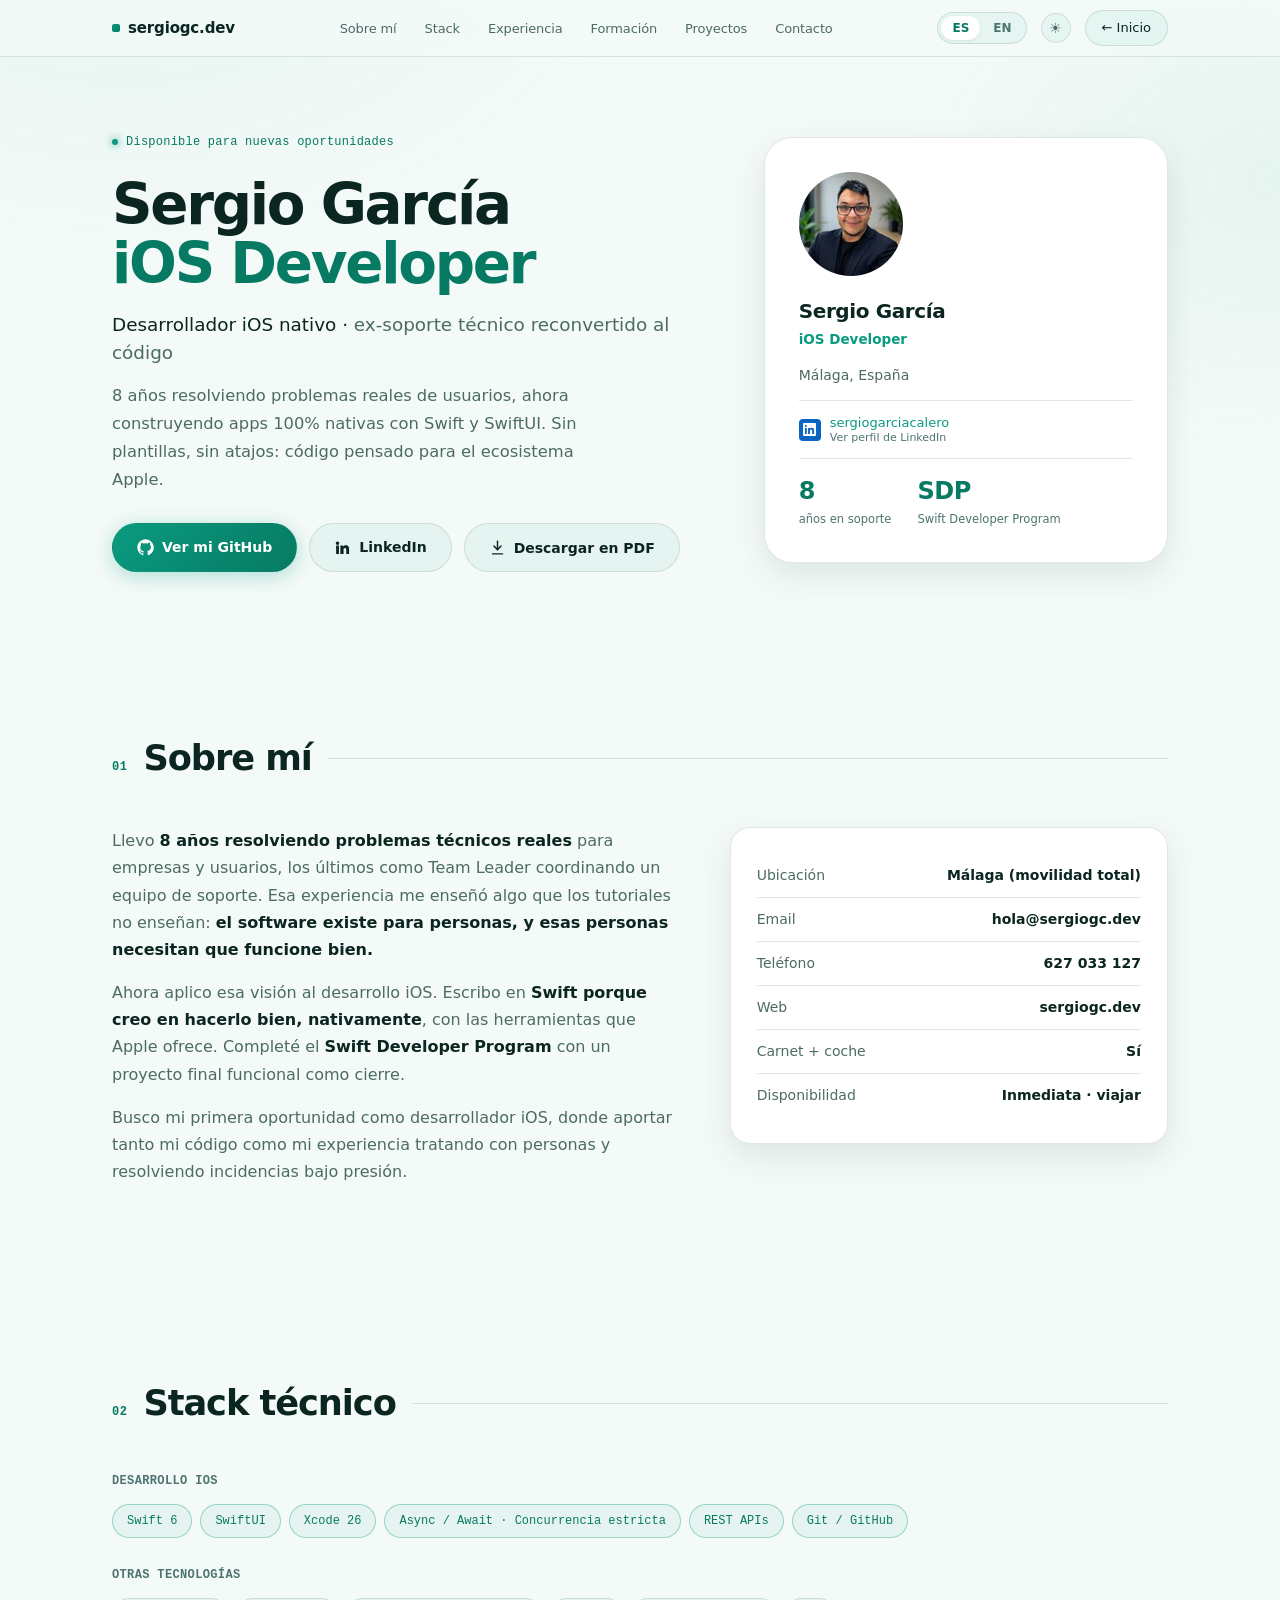
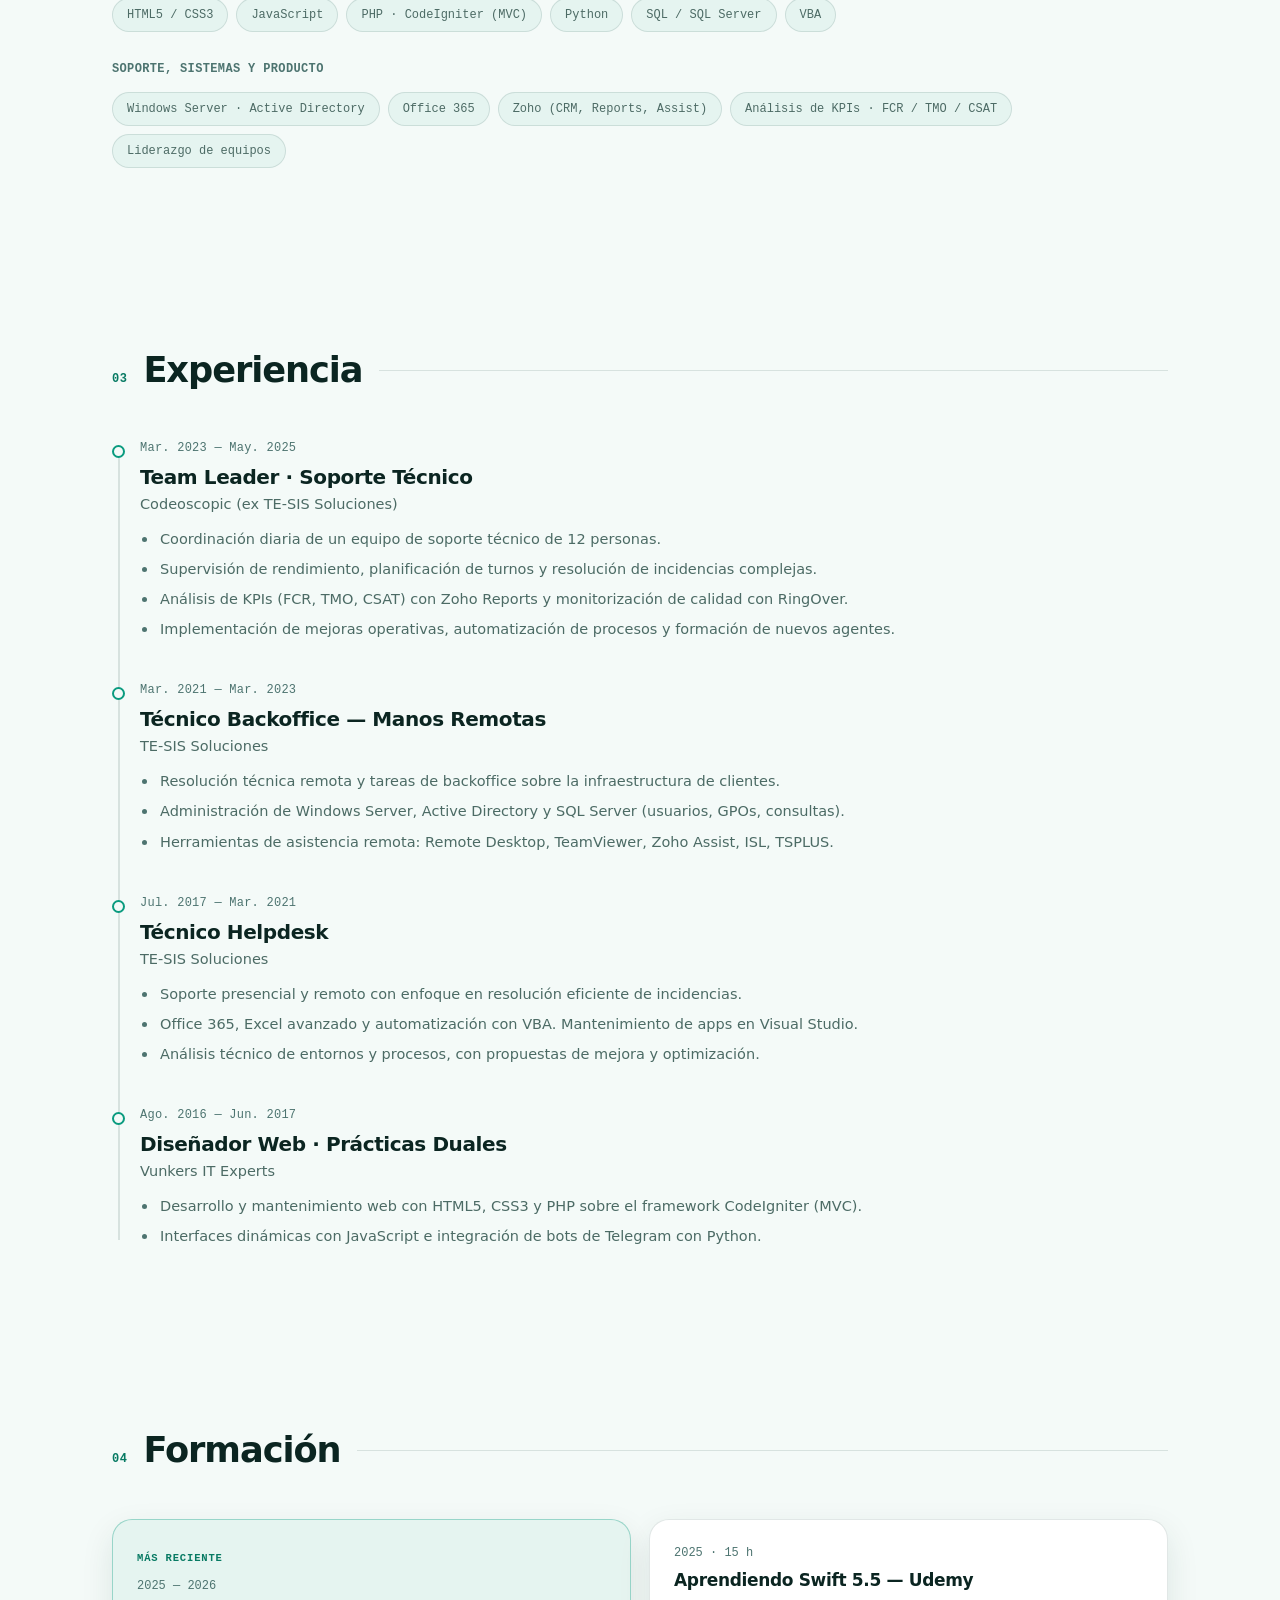
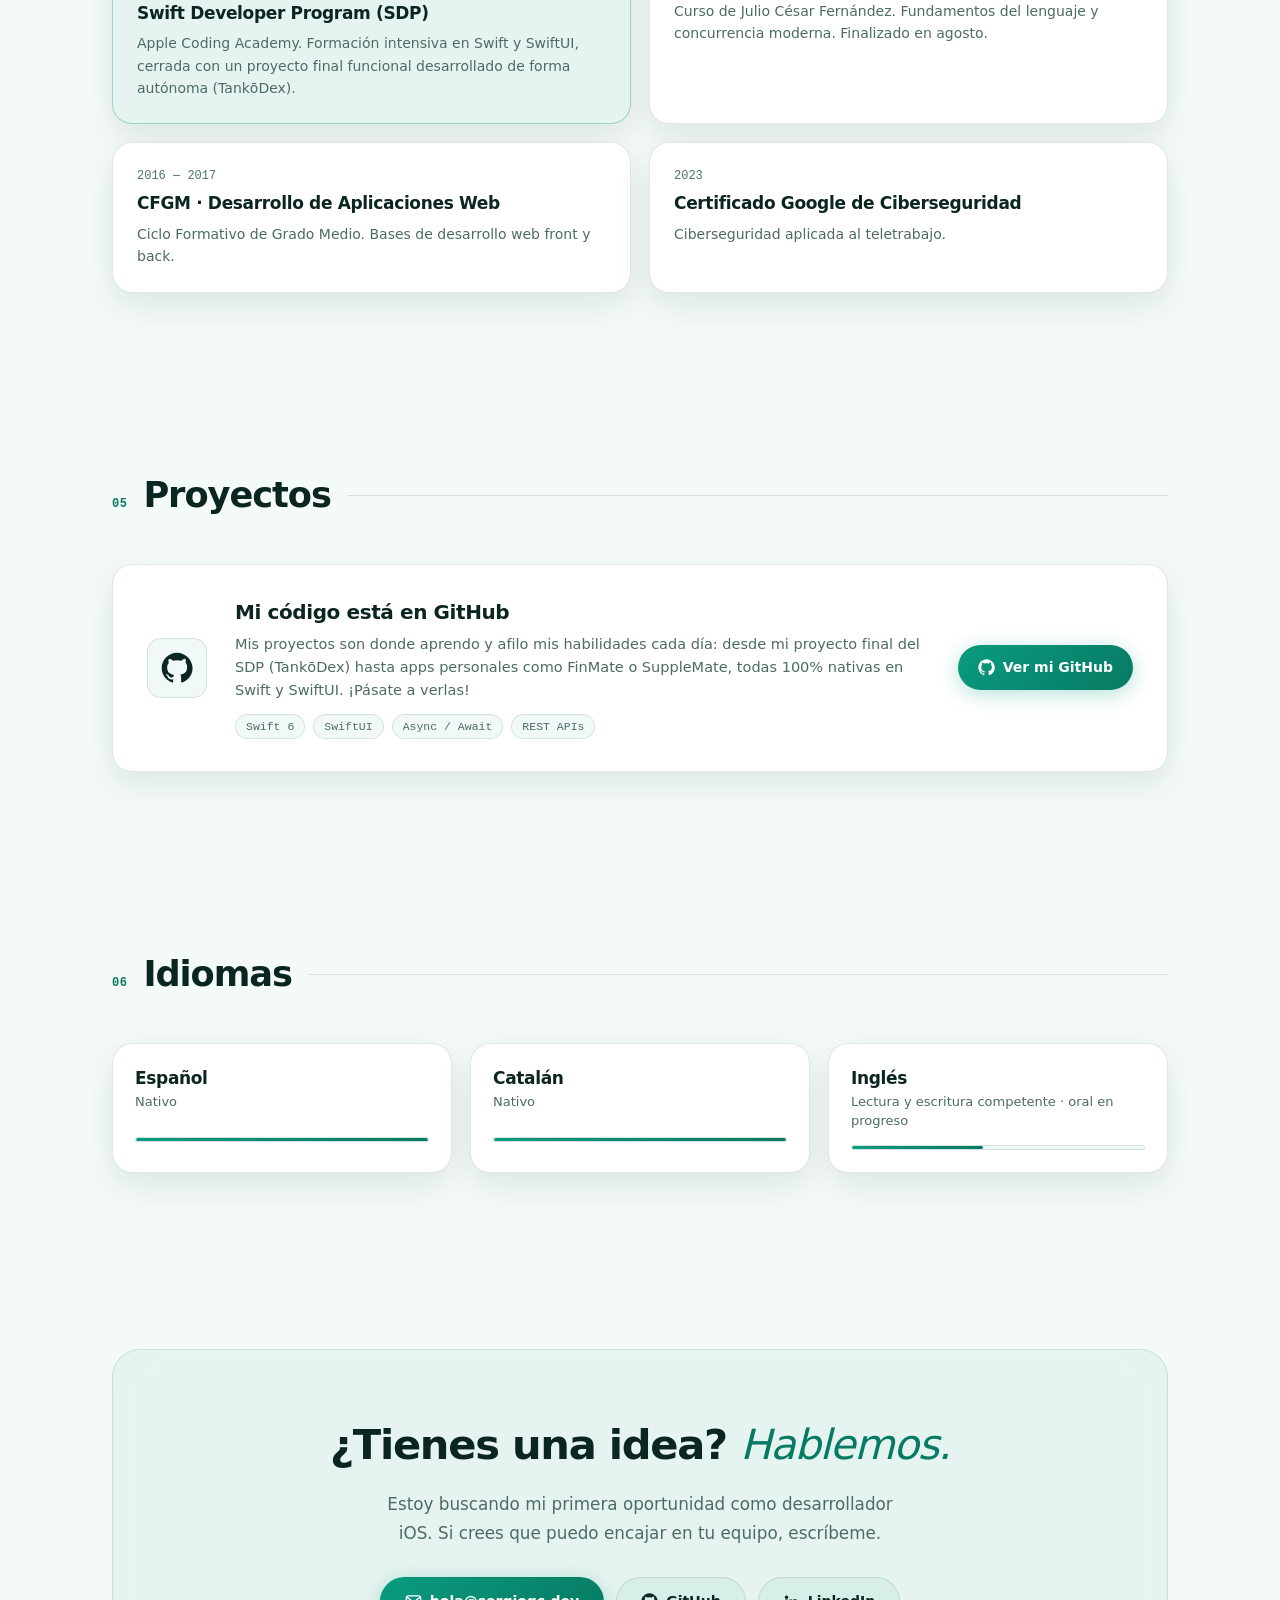
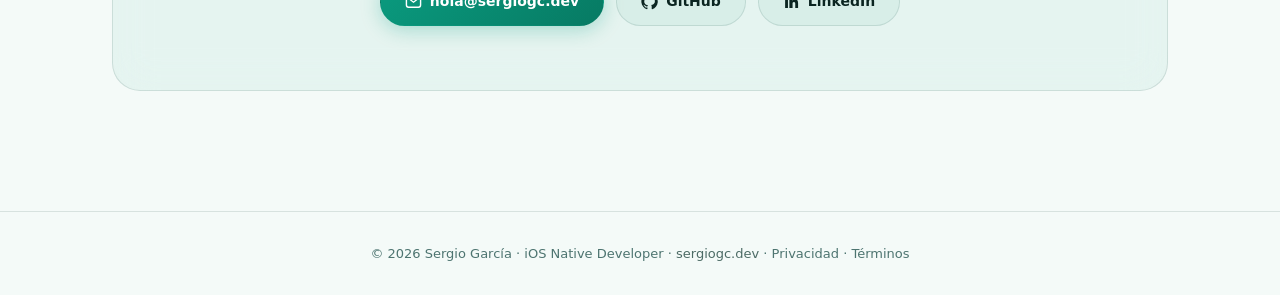
==== commit 645df4f9: "Favicon nuevo, CV en PDF, tarjeta FitMate, /terms y Apple Wallet - Favicon (">_" con badge, adaptabl" ====
--- a/cv/index.html
+++ b/cv/index.html
@@ -4,7 +4,7 @@
 <head>
     <meta charset="UTF-8">
     <meta name="viewport" content="width=device-width, initial-scale=1.0">
-    <title>CV de Sergio García · Desarrollador iOS — Swift y SwiftUI</title>
+    <title>▷ CV Sergio García · Desarrollador iOS Swift y SwiftUI | SERGIOGC.DEV</title>
     <meta name="description"
         content="Currículum de Sergio García, desarrollador iOS nativo (Swift / SwiftUI). 8 años en soporte técnico, formado en el Swift Developer Program de Apple Coding Academy.">
     <meta name="author" content="Sergio García">
@@ -16,7 +16,7 @@
     <meta property="og:description"
         content="Desarrollador iOS nativo con Swift y SwiftUI. 8 años de experiencia en soporte técnico reconvertidos al desarrollo de apps para el ecosistema Apple.">
     <meta property="og:url" content="https://sergiogc.dev/cv/">
-    <meta property="og:image" content="https://sergiogc.dev/assets/images/ogbanner.jpg">
+    <meta property="og:image" content="https://sergiogc.dev/assets/images/ogbanner.jpg?v=2">
     <meta property="og:image:width" content="1200">
     <meta property="og:image:height" content="630">
     <meta property="og:image:alt" content="sergiogc.dev — Apps iOS 100% nativas con Swift y SwiftUI">
@@ -24,9 +24,10 @@
     <meta name="twitter:title" content="CV · Sergio García — iOS Developer">
     <meta name="twitter:description"
         content="Desarrollador iOS nativo con Swift y SwiftUI. 8 años de experiencia en soporte técnico reconvertidos al desarrollo de apps para el ecosistema Apple.">
-    <meta name="twitter:image" content="https://sergiogc.dev/assets/images/ogbanner.jpg">
+    <meta name="twitter:image" content="https://sergiogc.dev/assets/images/ogbanner.jpg?v=2">
     <meta name="theme-color" content="#F4FAF8">
-    <link rel="icon" type="image/svg+xml" href="/assets/images/favicon.svg?v=2">
+    <link rel="icon" href="/favicon.ico?v=3" sizes="32x32">
+    <link rel="icon" type="image/svg+xml" href="/assets/images/favicon.svg?v=3">
     <link rel="apple-touch-icon" href="/assets/images/apple-touch-icon.png">
 
     <link rel="preload" as="image" href="/assets/images/sergio-208.webp" type="image/webp"
@@ -140,6 +141,12 @@
                             </svg>
                             LinkedIn
                         </a>
+                        <button type="button" class="btn btn-secondary print-cta" id="printCta">
+                            <svg viewBox="0 0 24 24" fill="none" stroke="currentColor" stroke-width="2" stroke-linecap="round" stroke-linejoin="round" aria-hidden="true">
+                                <path d="M12 3v12" /><path d="m7 10 5 5 5-5" /><path d="M5 21h14" />
+                            </svg>
+                            <span data-lang="es">Descargar en PDF</span><span data-lang="en">Download as PDF</span>
+                        </button>
                     </div>
                 </div>
 
@@ -454,7 +461,7 @@
     </main>
 
     <footer>
-        <div class="wrap">© 2026 Sergio García · iOS Native Developer · <span>sergiogc.dev</span> · <a href="/privacy" data-lang="es">Privacidad</a><a href="/privacy" data-lang="en">Privacy</a></div>
+        <div class="wrap">© 2026 Sergio García · iOS Native Developer · <span>sergiogc.dev</span> · <a href="/privacy" data-lang="es">Privacidad</a><a href="/privacy" data-lang="en">Privacy</a> · <a href="/terms" data-lang="es">Términos</a><a href="/terms" data-lang="en">Terms</a></div>
     </footer>
 
     <script>
@@ -478,6 +485,8 @@
             html.setAttribute('data-theme', isDark ? 'light' : 'dark');
             themeToggle.textContent = isDark ? '☀' : '☾';
         });
+
+        document.getElementById('printCta').addEventListener('click', () => window.print());
 
         const revealObserver = new IntersectionObserver((entries) => {
             entries.forEach(entry => {
--- a/styles/tokens.css
+++ b/styles/tokens.css
@@ -15,7 +15,6 @@
 
     /* Paleta — claro */
     --bg: #F4FAF8;
-    --bg-elevated: #FFFFFF;
     --ink: #0B2521;
     --ink-dim: #4C6B65;
     --ink-faint: #4D7470;
@@ -26,7 +25,6 @@
     --glass-fill: rgba(10, 155, 127, 0.06);
     --glass-fill-hover: rgba(10, 155, 127, 0.10);
     --glass-border: rgba(10, 60, 50, 0.12);
-    --glass-light: rgba(255, 255, 255, 0.80);
     --card-bg: #FFFFFF;
 
     /* Tipografía — alias que apuntan a las fuentes definidas arriba */
@@ -52,7 +50,6 @@
     color-scheme: dark;
 
     --bg: #071A1D;
-    --bg-elevated: #0C2529;
     --ink: #EAF6F3;
     --ink-dim: #8FB3AC;
     --ink-faint: #4E716B;
@@ -62,7 +59,6 @@
     --glass-fill: rgba(45, 212, 171, 0.07);
     --glass-fill-hover: rgba(45, 212, 171, 0.12);
     --glass-border: rgba(45, 212, 171, 0.16);
-    --glass-light: rgba(255, 255, 255, 0.15);
     --card-bg: #0C2529;
 
     --shadow: 0 12px 32px rgba(0, 0, 0, 0.40);
--- a/styles/base.css
+++ b/styles/base.css
@@ -29,7 +29,7 @@
 
 h1, h2, h3 { text-wrap: balance; }
 
-.wrap, .container { max-width: var(--maxw); margin: 0 auto; padding: 0 32px; }
+.wrap { max-width: var(--maxw); margin: 0 auto; padding: 0 32px; }
 section { position: relative; z-index: 1; padding: 88px 0; }
 header, nav, footer { position: relative; z-index: 1; }
 
--- a/styles/print.css
+++ b/styles/print.css
@@ -15,6 +15,7 @@
     nav { position: static; background: #fff; border: 0; }
     .nav-links, .nav-right { display: none; }
     .ambient { display: none; }
+    .print-cta { display: none !important; }
 
     header { padding: 8px 0 12px; }
     section { padding: 16px 0; break-inside: avoid; }
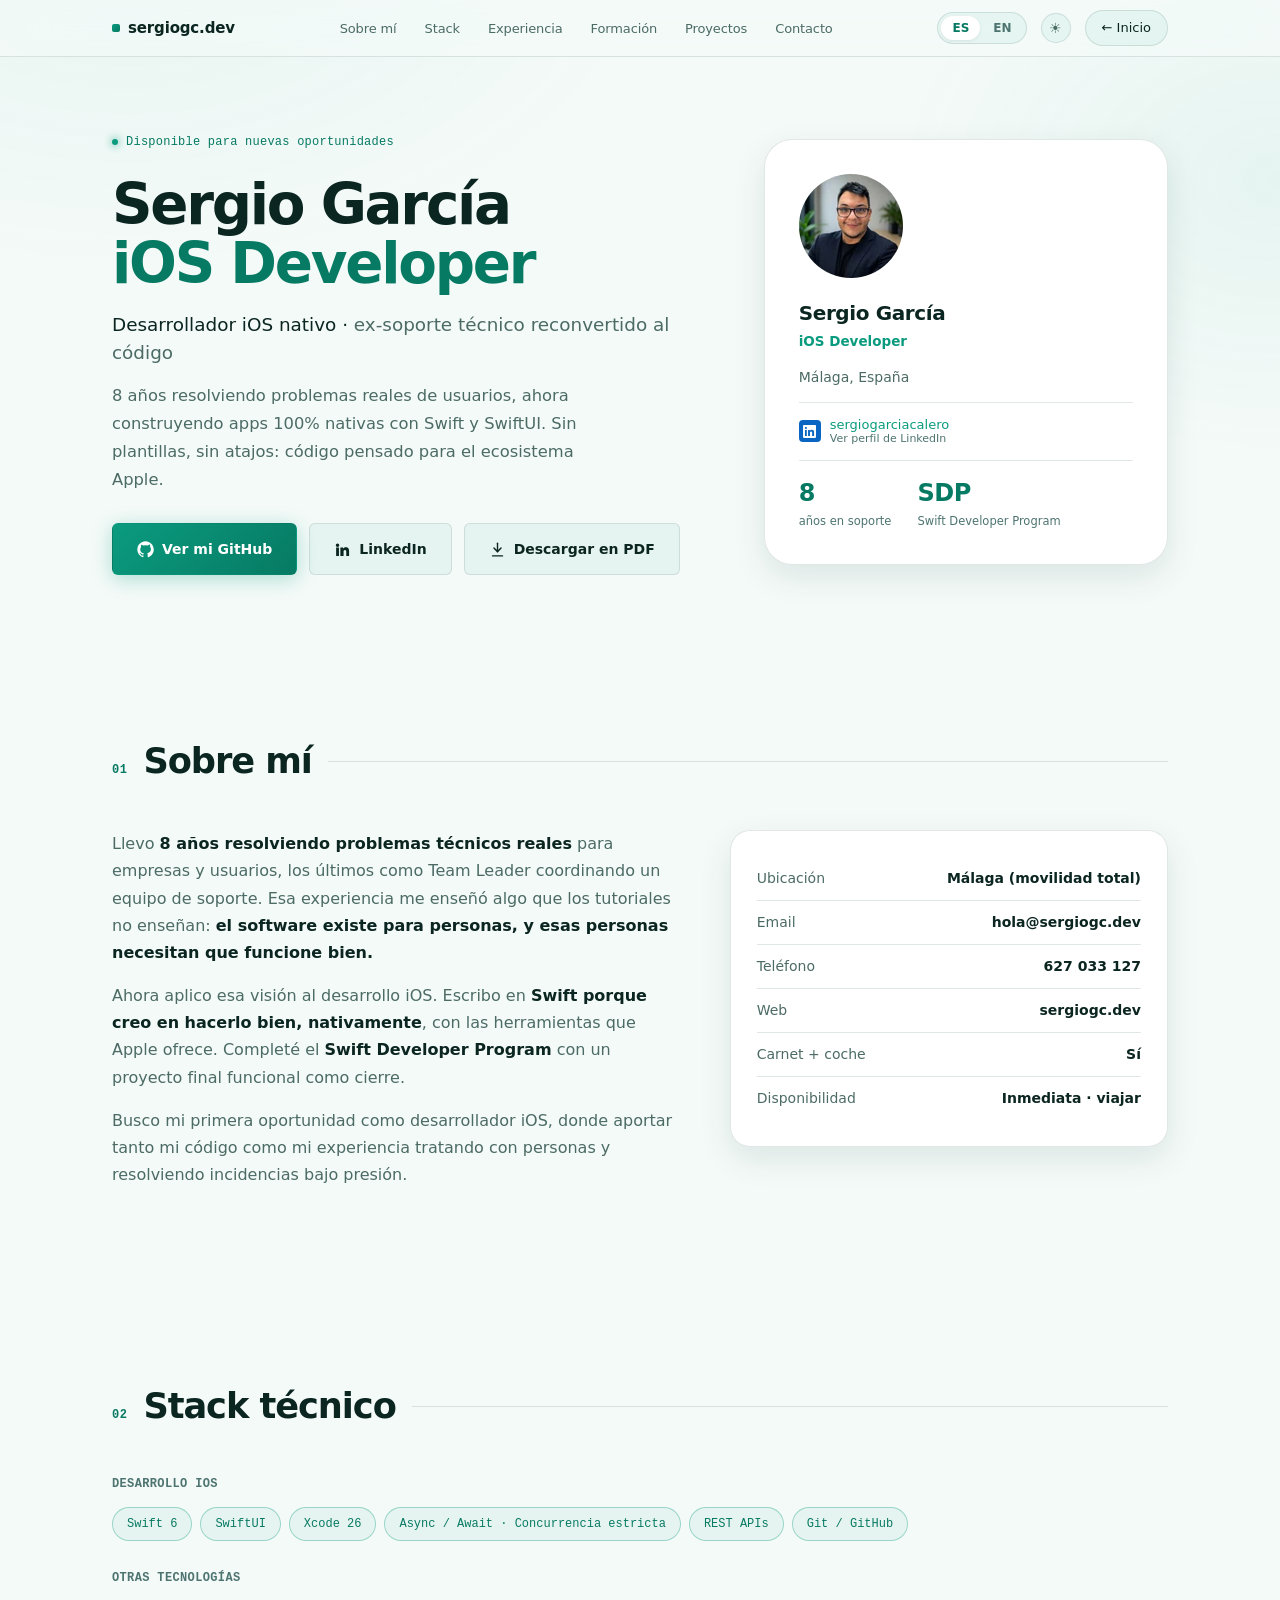
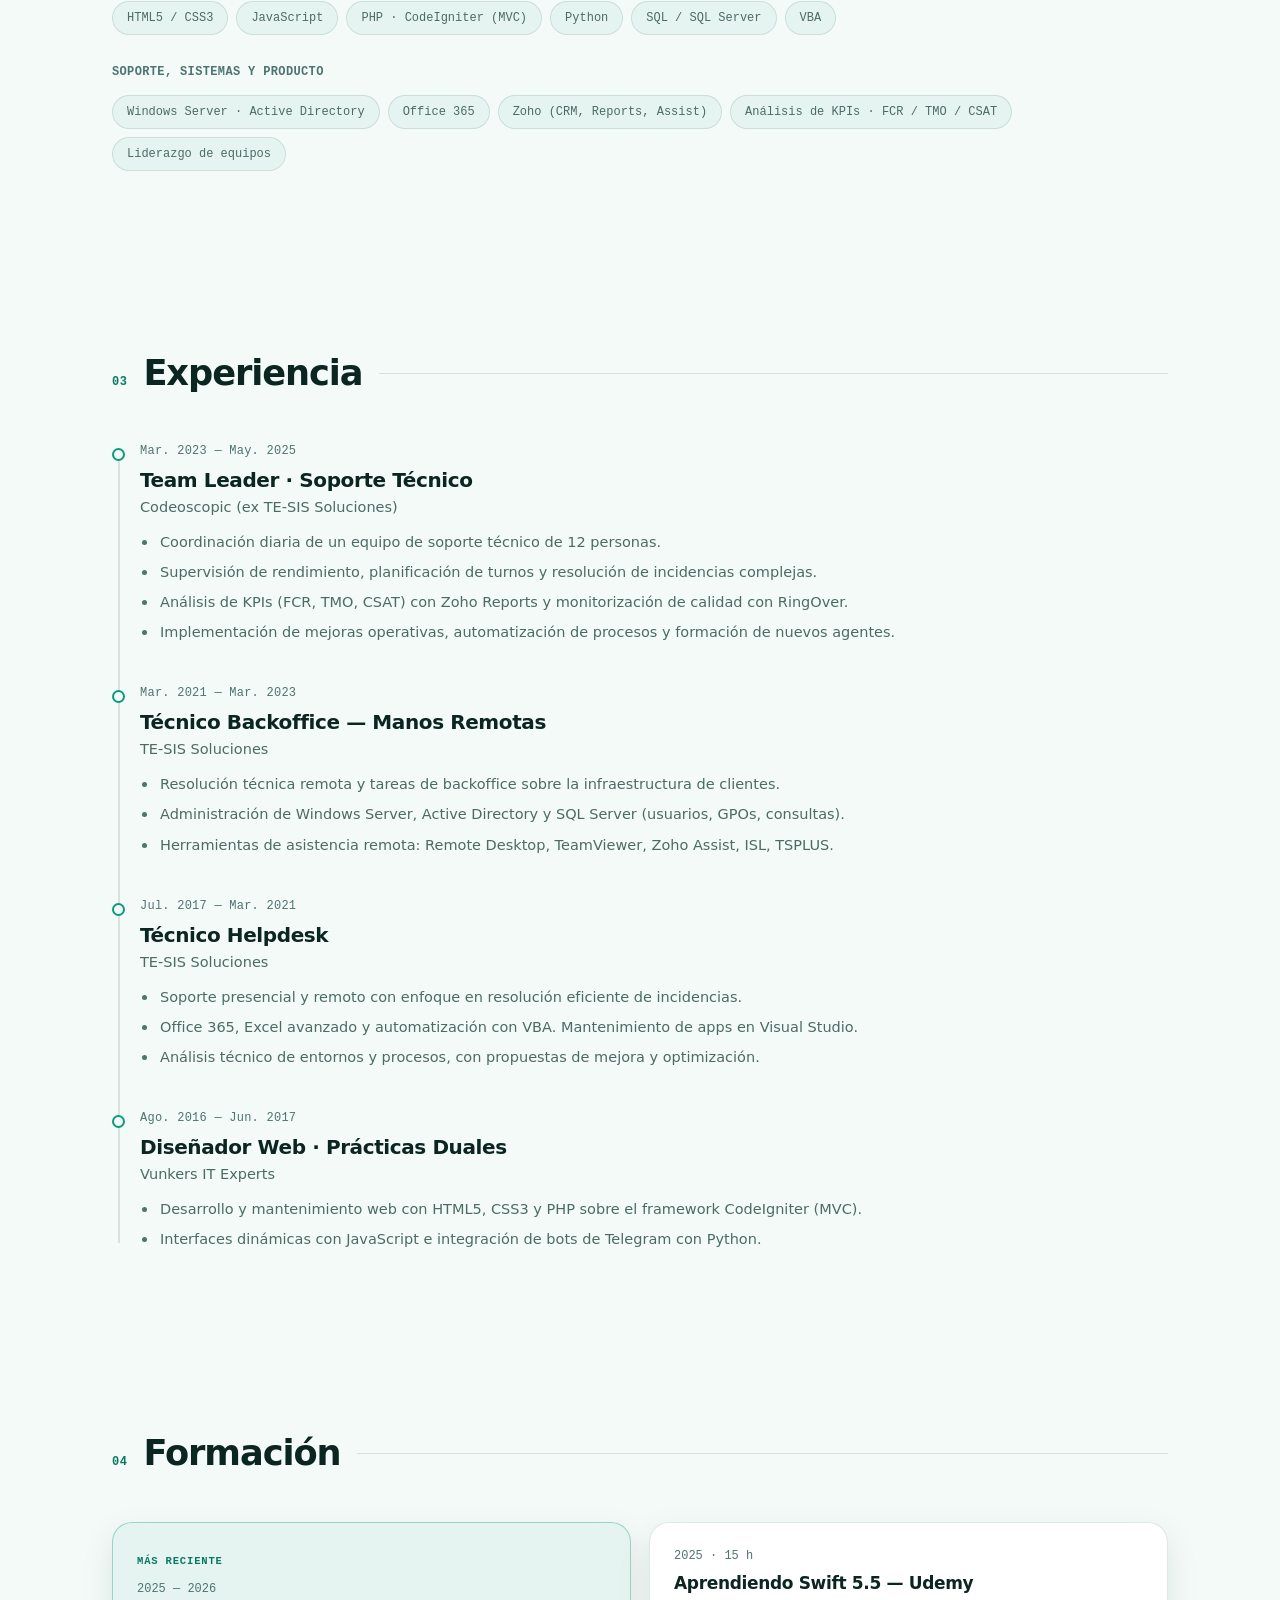
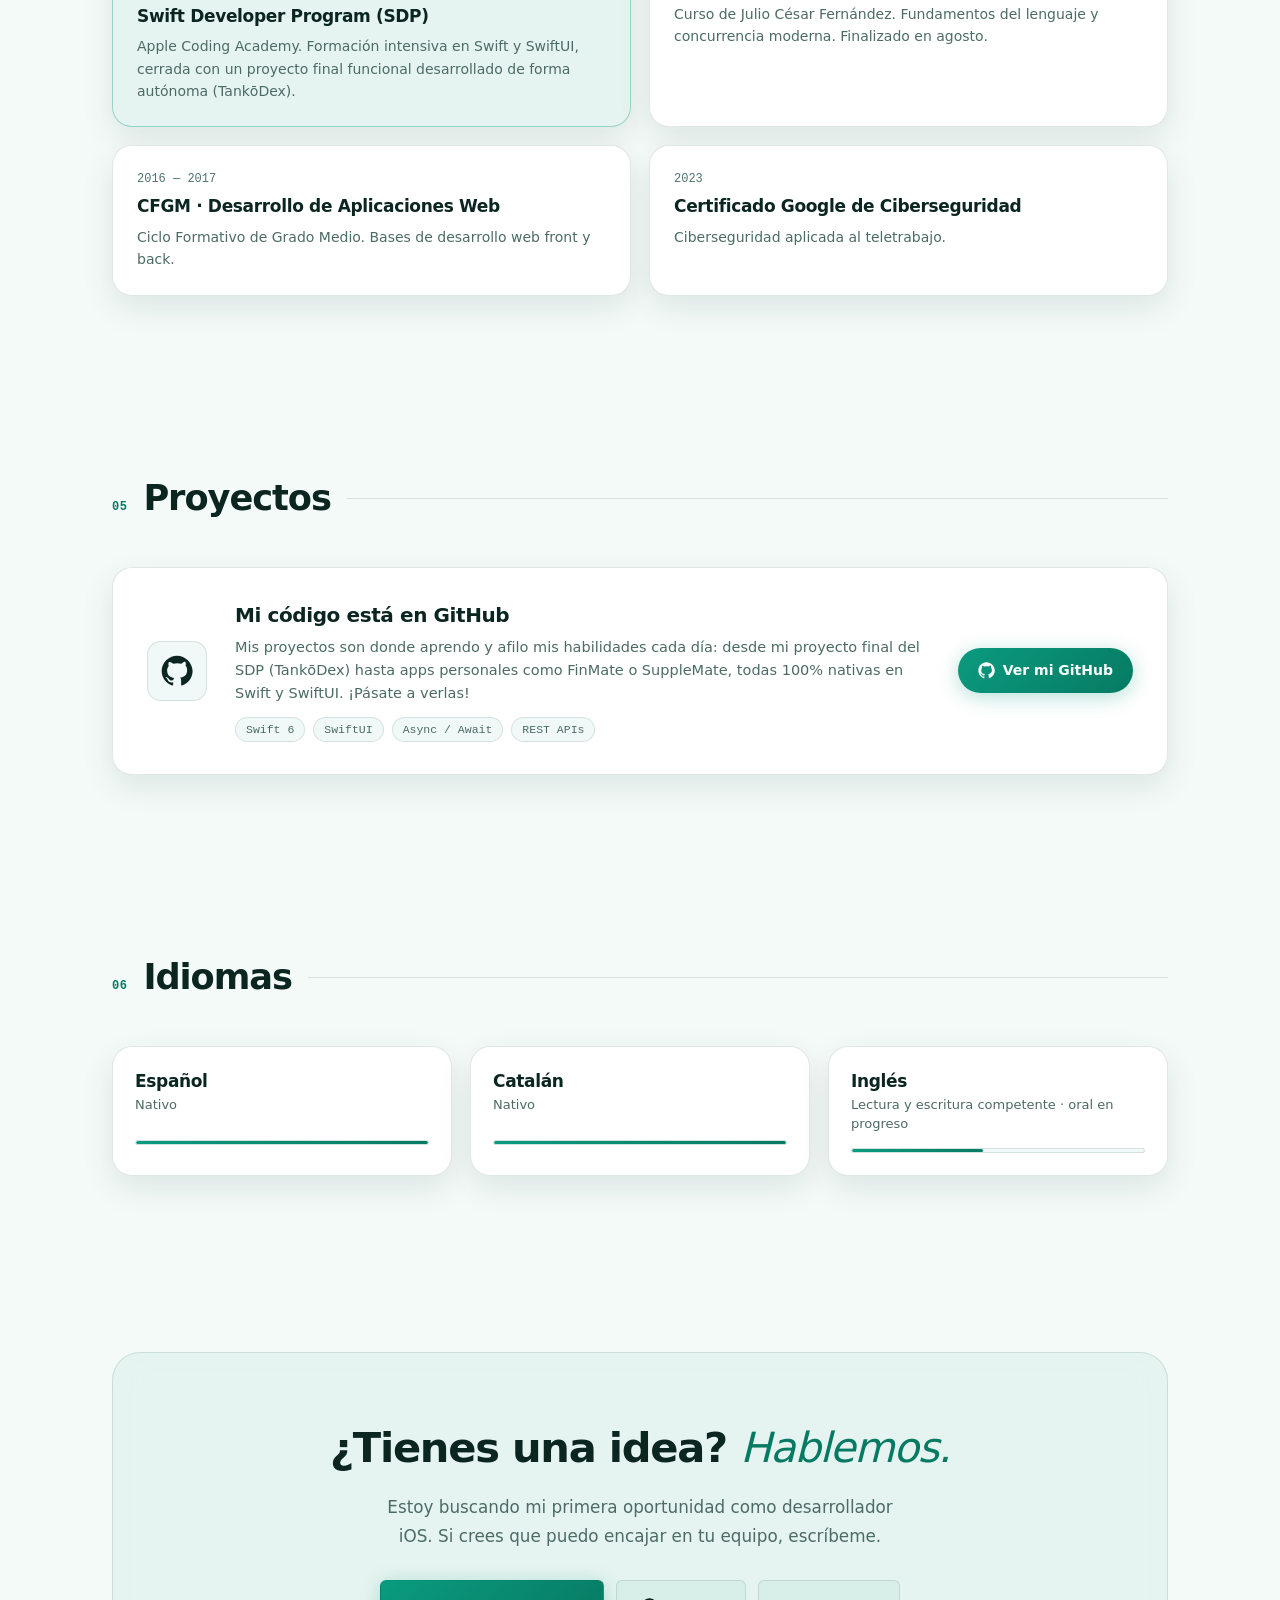
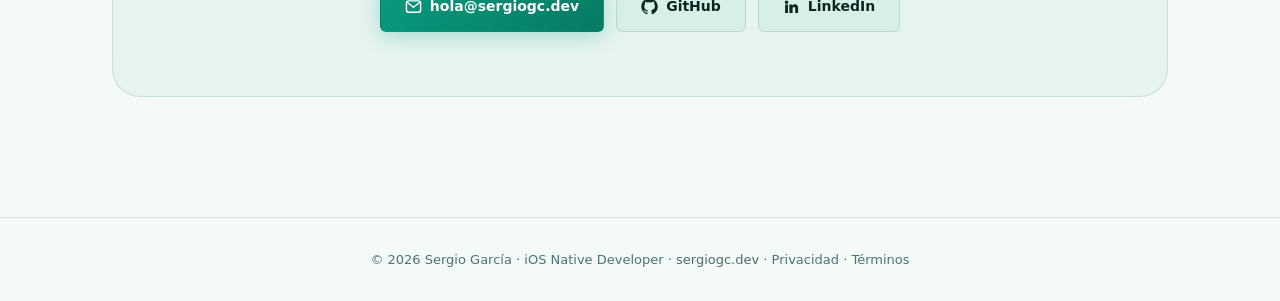
==== commit 49c19571: "Componentiza iconos con sprite SVG y unifica el botón .btn - Sprite SVG compartido (defs + <use>) en" ====
--- a/cv/index.html
+++ b/cv/index.html
@@ -88,6 +88,28 @@
 
 <body>
 
+    <!-- ── Sprite de iconos compartido: un único origen por icono, referenciado
+         con <use> en toda la página. ── -->
+    <svg style="display:none" aria-hidden="true">
+        <defs>
+            <symbol id="icon-mail" viewBox="0 0 24 24" fill="none" stroke="currentColor" stroke-width="2" stroke-linecap="round" stroke-linejoin="round">
+                <rect x="2" y="4" width="20" height="16" rx="3" /><path d="m3 6 9 7 9-7" />
+            </symbol>
+            <symbol id="icon-github" viewBox="0 0 24 24" fill="currentColor">
+                <path d="M12 .5C5.7.5.5 5.7.5 12c0 5.1 3.3 9.4 7.8 10.9.6.1.8-.2.8-.5v-2c-3.2.7-3.9-1.4-3.9-1.4-.5-1.3-1.3-1.7-1.3-1.7-1-.7.1-.7.1-.7 1.2.1 1.8 1.2 1.8 1.2 1 1.8 2.7 1.3 3.4 1 .1-.7.4-1.3.7-1.6-2.6-.3-5.3-1.3-5.3-5.7 0-1.3.5-2.3 1.2-3.1-.1-.3-.5-1.5.1-3.1 0 0 1-.3 3.3 1.2a11.5 11.5 0 0 1 6 0C17.3 4.7 18.3 5 18.3 5c.6 1.6.2 2.8.1 3.1.8.8 1.2 1.8 1.2 3.1 0 4.4-2.7 5.4-5.3 5.7.4.4.8 1.1.8 2.2v3.3c0 .3.2.6.8.5 4.5-1.5 7.8-5.8 7.8-10.9C23.5 5.7 18.3.5 12 .5z" />
+            </symbol>
+            <symbol id="icon-linkedin" viewBox="0 0 24 24" fill="currentColor">
+                <path d="M4.98 3.5a2.5 2.5 0 1 1 0 5 2.5 2.5 0 0 1 0-5zM3 9h4v12H3zM9 9h3.8v1.7h.1c.5-1 1.8-2 3.7-2 4 0 4.7 2.6 4.7 6V21h-4v-5.3c0-1.3 0-2.9-1.8-2.9s-2 1.4-2 2.8V21H9z" />
+            </symbol>
+            <symbol id="icon-linkedin-badge" viewBox="0 0 24 24">
+                <path d="M20.447 20.452H16.89v-5.569c0-1.328-.027-3.037-1.852-3.037-1.853 0-2.136 1.445-2.136 2.939v5.667H9.351V9h3.414v1.561h.046c.477-.9 1.637-1.85 3.37-1.85 3.601 0 4.267 2.37 4.267 5.455v6.286zM5.337 7.433a1.98 1.98 0 0 1-1.98-1.98c0-1.093.886-1.98 1.98-1.98s1.98.887 1.98 1.98a1.98 1.98 0 0 1-1.98 1.98zm1.706 13.019H3.63V9h3.414v11.452zM22.225 0H1.771C.792 0 0 .774 0 1.729v20.542C0 23.227.792 24 1.771 24h20.451C23.2 24 24 23.227 24 22.271V1.729C24 .774 23.2 0 22.222 0h.003z"/>
+            </symbol>
+            <symbol id="icon-pdf" viewBox="0 0 24 24" fill="none" stroke="currentColor" stroke-width="2" stroke-linecap="round" stroke-linejoin="round">
+                <path d="M12 3v12" /><path d="m7 10 5 5 5-5" /><path d="M5 21h14" />
+            </symbol>
+        </defs>
+    </svg>
+
     <div class="ambient"></div>
 
     <nav>
@@ -130,21 +152,15 @@
                     <p class="lede reveal" data-lang="en">8 years solving real user problems, now building 100% native apps with Swift and SwiftUI. No templates, no shortcuts: code crafted for the Apple ecosystem.</p>
                     <div class="cta reveal">
                         <a class="btn btn-primary" href="https://github.com/SergioGCDev" target="_blank" rel="noopener">
-                            <svg viewBox="0 0 24 24" fill="currentColor" aria-hidden="true">
-                                <path d="M12 .5C5.7.5.5 5.7.5 12c0 5.1 3.3 9.4 7.8 10.9.6.1.8-.2.8-.5v-2c-3.2.7-3.9-1.4-3.9-1.4-.5-1.3-1.3-1.7-1.3-1.7-1-.7.1-.7.1-.7 1.2.1 1.8 1.2 1.8 1.2 1 1.8 2.7 1.3 3.4 1 .1-.7.4-1.3.7-1.6-2.6-.3-5.3-1.3-5.3-5.7 0-1.3.5-2.3 1.2-3.1-.1-.3-.5-1.5.1-3.1 0 0 1-.3 3.3 1.2a11.5 11.5 0 0 1 6 0C17.3 4.7 18.3 5 18.3 5c.6 1.6.2 2.8.1 3.1.8.8 1.2 1.8 1.2 3.1 0 4.4-2.7 5.4-5.3 5.7.4.4.8 1.1.8 2.2v3.3c0 .3.2.6.8.5 4.5-1.5 7.8-5.8 7.8-10.9C23.5 5.7 18.3.5 12 .5z" />
-                            </svg>
+                            <svg aria-hidden="true"><use href="#icon-github"/></svg>
                             <span data-lang="es">Ver mi GitHub</span><span data-lang="en">View my GitHub</span>
                         </a>
                         <a class="btn btn-secondary" href="https://www.linkedin.com/in/sergiogarciacalero/" target="_blank" rel="noopener">
-                            <svg viewBox="0 0 24 24" fill="currentColor" aria-hidden="true">
-                                <path d="M4.98 3.5a2.5 2.5 0 1 1 0 5 2.5 2.5 0 0 1 0-5zM3 9h4v12H3zM9 9h3.8v1.7h.1c.5-1 1.8-2 3.7-2 4 0 4.7 2.6 4.7 6V21h-4v-5.3c0-1.3 0-2.9-1.8-2.9s-2 1.4-2 2.8V21H9z" />
-                            </svg>
+                            <svg aria-hidden="true"><use href="#icon-linkedin"/></svg>
                             LinkedIn
                         </a>
                         <button type="button" class="btn btn-secondary print-cta" id="printCta">
-                            <svg viewBox="0 0 24 24" fill="none" stroke="currentColor" stroke-width="2" stroke-linecap="round" stroke-linejoin="round" aria-hidden="true">
-                                <path d="M12 3v12" /><path d="m7 10 5 5 5-5" /><path d="M5 21h14" />
-                            </svg>
+                            <svg aria-hidden="true"><use href="#icon-pdf"/></svg>
                             <span data-lang="es">Descargar en PDF</span><span data-lang="en">Download as PDF</span>
                         </button>
                     </div>
@@ -168,7 +184,7 @@
                     </div>
                     <a class="ac-li" href="https://www.linkedin.com/in/sergiogarciacalero/" target="_blank" rel="noopener">
                         <span class="ac-li-badge" aria-hidden="true">
-                            <svg viewBox="0 0 24 24"><path d="M20.447 20.452H16.89v-5.569c0-1.328-.027-3.037-1.852-3.037-1.853 0-2.136 1.445-2.136 2.939v5.667H9.351V9h3.414v1.561h.046c.477-.9 1.637-1.85 3.37-1.85 3.601 0 4.267 2.37 4.267 5.455v6.286zM5.337 7.433a1.98 1.98 0 0 1-1.98-1.98c0-1.093.886-1.98 1.98-1.98s1.98.887 1.98 1.98a1.98 1.98 0 0 1-1.98 1.98zm1.706 13.019H3.63V9h3.414v11.452zM22.225 0H1.771C.792 0 0 .774 0 1.729v20.542C0 23.227.792 24 1.771 24h20.451C23.2 24 24 23.227 24 22.271V1.729C24 .774 23.2 0 22.222 0h.003z"/></svg>
+                            <svg aria-hidden="true"><use href="#icon-linkedin-badge"/></svg>
                         </span>
                         <span class="ac-li-text">
                             sergiogarciacalero
@@ -376,9 +392,7 @@
             <div class="sec-head reveal"><span class="sec-num">05</span><h2 class="sec-title" data-lang="es">Proyectos</h2><h2 class="sec-title" data-lang="en">Projects</h2><span class="sec-line"></span></div>
             <div class="gh reveal">
                 <div class="gh-icon">
-                    <svg viewBox="0 0 24 24" fill="currentColor" aria-hidden="true">
-                        <path d="M12 .5C5.7.5.5 5.7.5 12c0 5.1 3.3 9.4 7.8 10.9.6.1.8-.2.8-.5v-2c-3.2.7-3.9-1.4-3.9-1.4-.5-1.3-1.3-1.7-1.3-1.7-1-.7.1-.7.1-.7 1.2.1 1.8 1.2 1.8 1.2 1 1.8 2.7 1.3 3.4 1 .1-.7.4-1.3.7-1.6-2.6-.3-5.3-1.3-5.3-5.7 0-1.3.5-2.3 1.2-3.1-.1-.3-.5-1.5.1-3.1 0 0 1-.3 3.3 1.2a11.5 11.5 0 0 1 6 0C17.3 4.7 18.3 5 18.3 5c.6 1.6.2 2.8.1 3.1.8.8 1.2 1.8 1.2 3.1 0 4.4-2.7 5.4-5.3 5.7.4.4.8 1.1.8 2.2v3.3c0 .3.2.6.8.5 4.5-1.5 7.8-5.8 7.8-10.9C23.5 5.7 18.3.5 12 .5z" />
-                    </svg>
+                    <svg aria-hidden="true"><use href="#icon-github"/></svg>
                 </div>
                 <div class="gh-body">
                     <h3 data-lang="es">Mi código está en GitHub</h3>
@@ -388,9 +402,7 @@
                     <div class="gh-tags"><span>Swift 6</span><span>SwiftUI</span><span>Async / Await</span><span>REST APIs</span></div>
                 </div>
                 <a class="gh-cta" href="https://github.com/SergioGCDev" target="_blank" rel="noopener">
-                    <svg viewBox="0 0 24 24" fill="currentColor" aria-hidden="true">
-                        <path d="M12 .5C5.7.5.5 5.7.5 12c0 5.1 3.3 9.4 7.8 10.9.6.1.8-.2.8-.5v-2c-3.2.7-3.9-1.4-3.9-1.4-.5-1.3-1.3-1.7-1.3-1.7-1-.7.1-.7.1-.7 1.2.1 1.8 1.2 1.8 1.2 1 1.8 2.7 1.3 3.4 1 .1-.7.4-1.3.7-1.6-2.6-.3-5.3-1.3-5.3-5.7 0-1.3.5-2.3 1.2-3.1-.1-.3-.5-1.5.1-3.1 0 0 1-.3 3.3 1.2a11.5 11.5 0 0 1 6 0C17.3 4.7 18.3 5 18.3 5c.6 1.6.2 2.8.1 3.1.8.8 1.2 1.8 1.2 3.1 0 4.4-2.7 5.4-5.3 5.7.4.4.8 1.1.8 2.2v3.3c0 .3.2.6.8.5 4.5-1.5 7.8-5.8 7.8-10.9C23.5 5.7 18.3.5 12 .5z" />
-                    </svg>
+                    <svg aria-hidden="true"><use href="#icon-github"/></svg>
                     <span data-lang="es">Ver mi GitHub</span><span data-lang="en">View my GitHub</span>
                 </a>
             </div>
@@ -435,22 +447,15 @@
                 <p data-lang="en">I'm looking for my first opportunity as an iOS developer. If you think I could fit your team, drop me a line.</p>
                 <div class="cta">
                     <a class="btn btn-primary" href="mailto:hola@sergiogc.dev">
-                        <svg viewBox="0 0 24 24" fill="none" stroke="currentColor" stroke-width="2" aria-hidden="true">
-                            <rect x="2" y="4" width="20" height="16" rx="3" />
-                            <path d="m3 6 9 7 9-7" />
-                        </svg>
+                        <svg aria-hidden="true"><use href="#icon-mail"/></svg>
                         hola@sergiogc.dev
                     </a>
                     <a class="btn btn-secondary" href="https://github.com/SergioGCDev" target="_blank" rel="noopener">
-                        <svg viewBox="0 0 24 24" fill="currentColor" aria-hidden="true">
-                            <path d="M12 .5C5.7.5.5 5.7.5 12c0 5.1 3.3 9.4 7.8 10.9.6.1.8-.2.8-.5v-2c-3.2.7-3.9-1.4-3.9-1.4-.5-1.3-1.3-1.7-1.3-1.7-1-.7.1-.7.1-.7 1.2.1 1.8 1.2 1.8 1.2 1 1.8 2.7 1.3 3.4 1 .1-.7.4-1.3.7-1.6-2.6-.3-5.3-1.3-5.3-5.7 0-1.3.5-2.3 1.2-3.1-.1-.3-.5-1.5.1-3.1 0 0 1-.3 3.3 1.2a11.5 11.5 0 0 1 6 0C17.3 4.7 18.3 5 18.3 5c.6 1.6.2 2.8.1 3.1.8.8 1.2 1.8 1.2 3.1 0 4.4-2.7 5.4-5.3 5.7.4.4.8 1.1.8 2.2v3.3c0 .3.2.6.8.5 4.5-1.5 7.8-5.8 7.8-10.9C23.5 5.7 18.3.5 12 .5z" />
-                        </svg>
+                        <svg aria-hidden="true"><use href="#icon-github"/></svg>
                         GitHub
                     </a>
                     <a class="btn btn-secondary" href="https://www.linkedin.com/in/sergiogarciacalero/" target="_blank" rel="noopener">
-                        <svg viewBox="0 0 24 24" fill="currentColor" aria-hidden="true">
-                            <path d="M4.98 3.5a2.5 2.5 0 1 1 0 5 2.5 2.5 0 0 1 0-5zM3 9h4v12H3zM9 9h3.8v1.7h.1c.5-1 1.8-2 3.7-2 4 0 4.7 2.6 4.7 6V21h-4v-5.3c0-1.3 0-2.9-1.8-2.9s-2 1.4-2 2.8V21H9z" />
-                        </svg>
+                        <svg aria-hidden="true"><use href="#icon-linkedin"/></svg>
                         LinkedIn
                     </a>
                 </div>
--- a/styles/buttons.css
+++ b/styles/buttons.css
@@ -2,7 +2,7 @@
 
 .btn {
     display: inline-flex; align-items: center; gap: 8px;
-    padding: 13px 24px; border-radius: 980px;
+    height: 52px; padding: 0 24px; border-radius: 6px;
     font-family: var(--sans); font-size: 14px; font-weight: 600;
     text-decoration: none; cursor: pointer; border: 1px solid transparent;
     transition: transform .2s, box-shadow .2s, background .2s, border-color .2s;
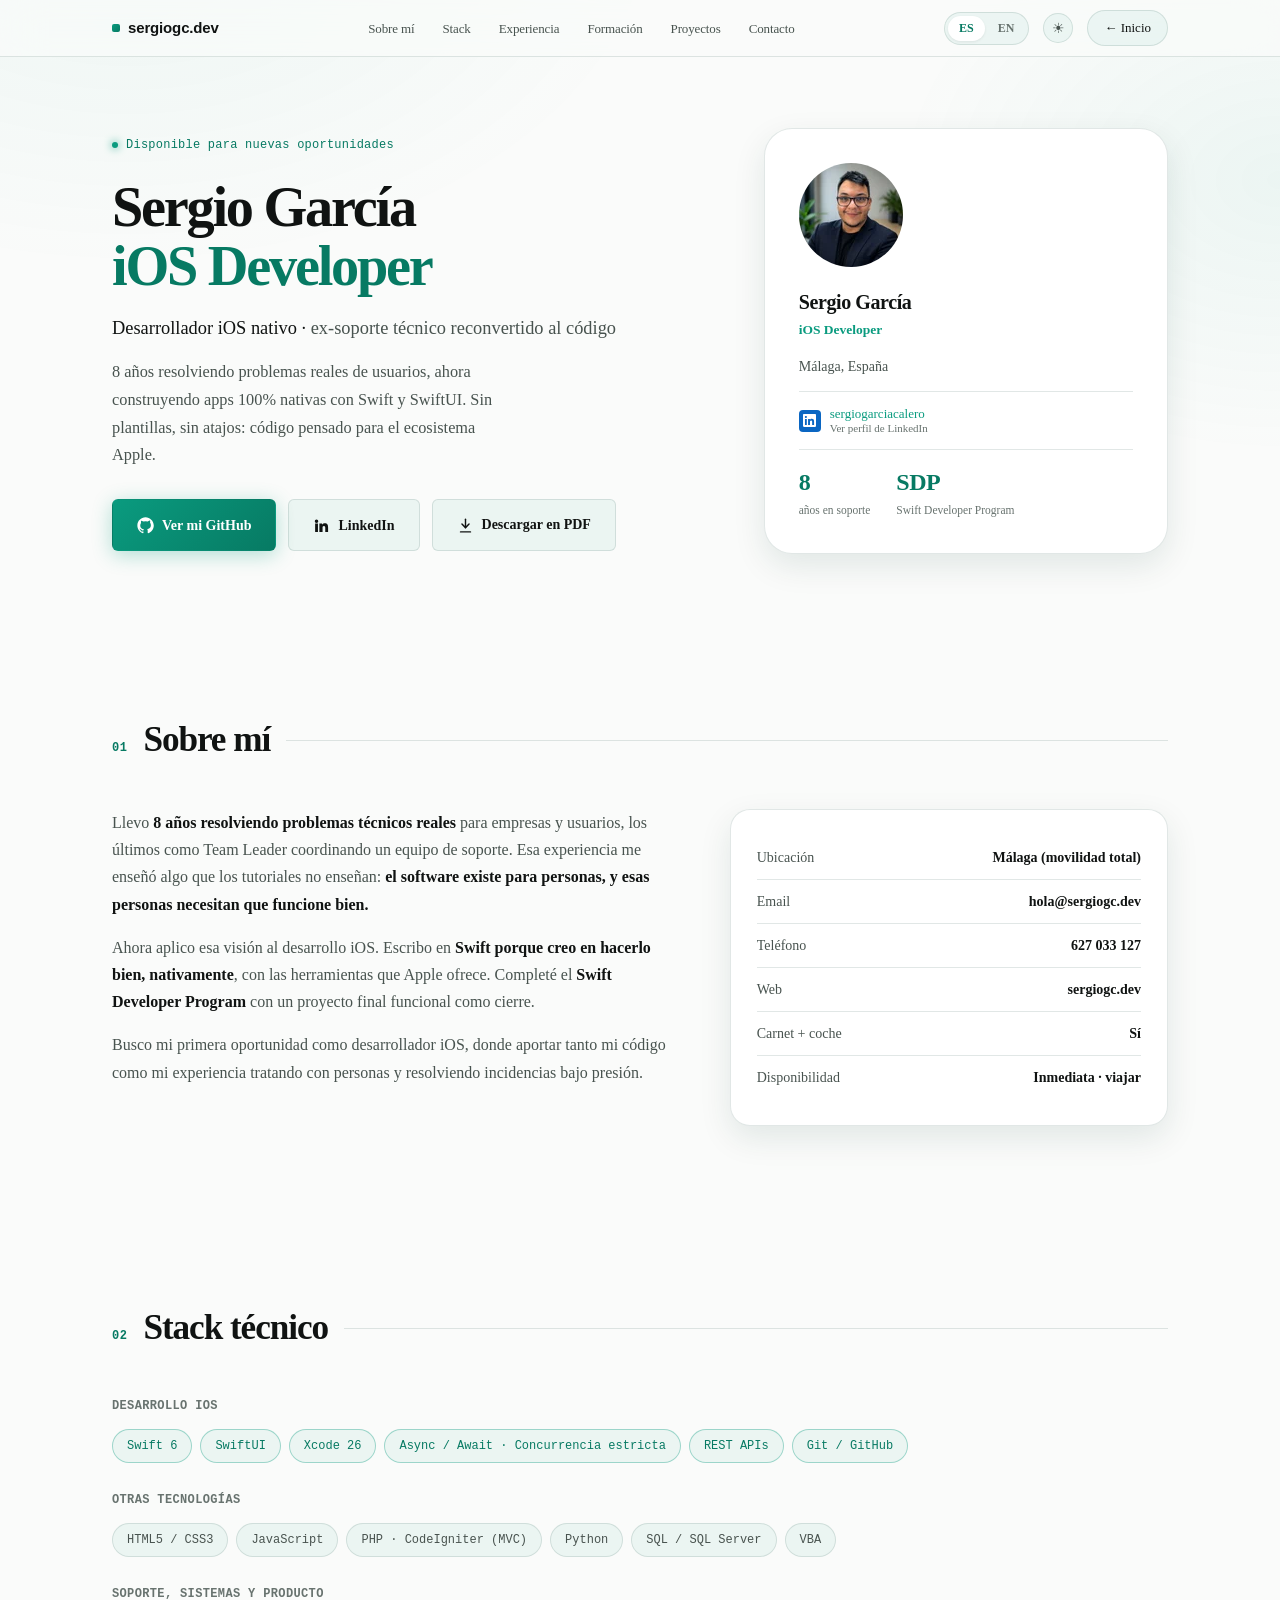
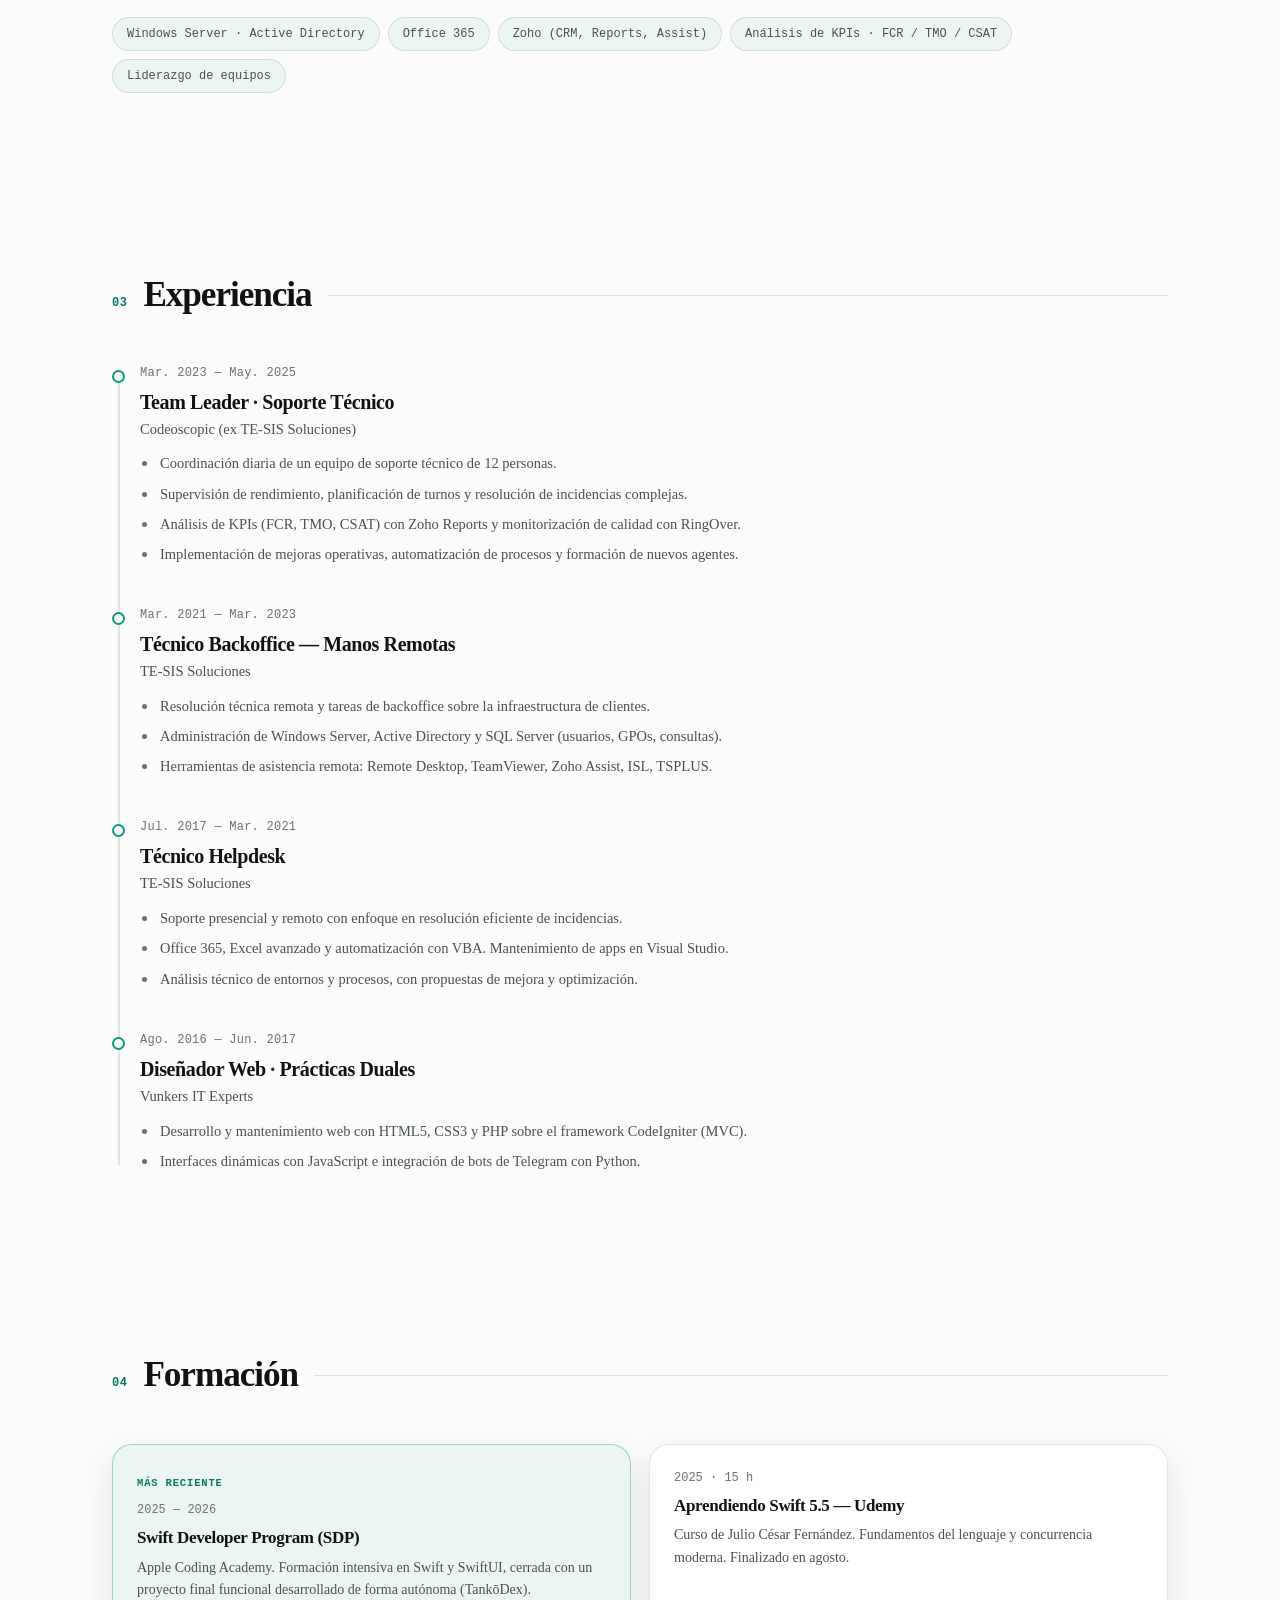
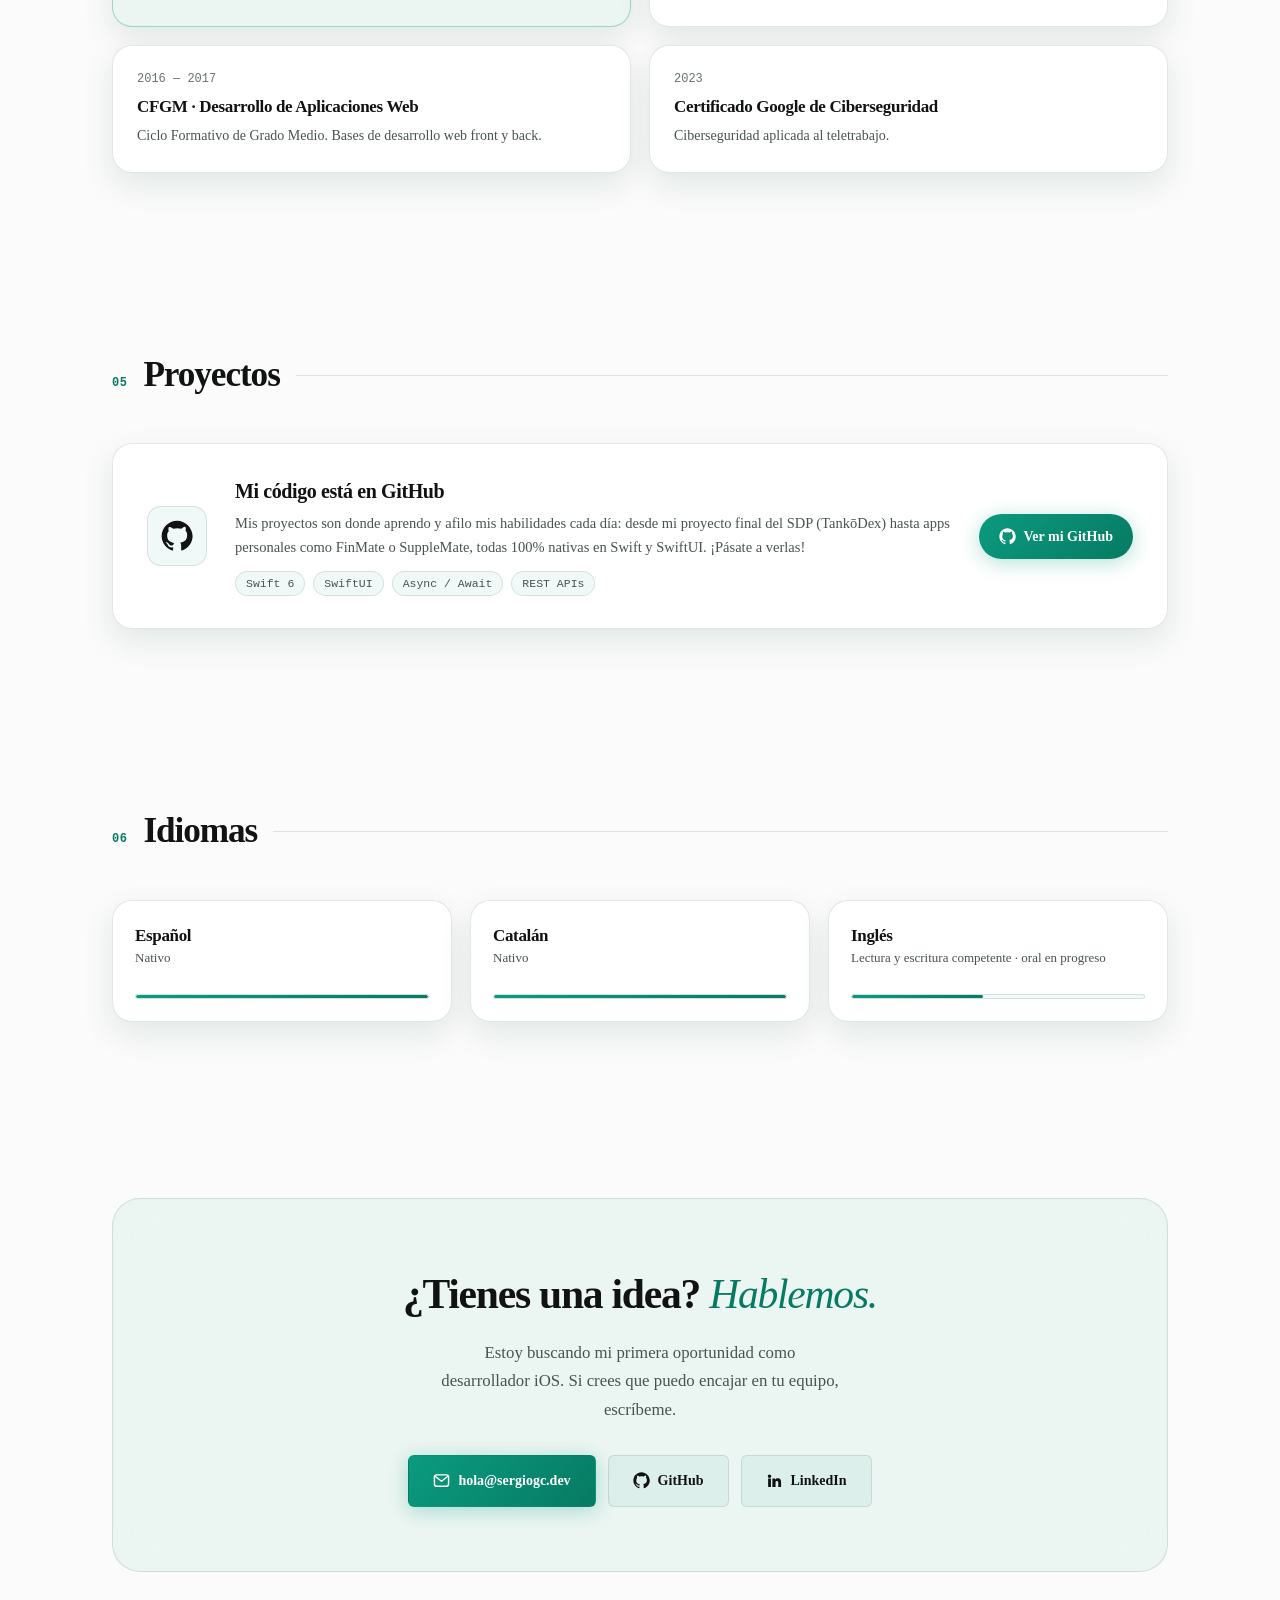
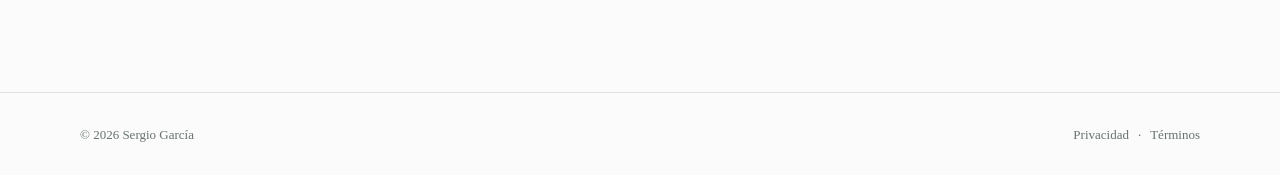
==== commit eb3dd4c5: "Unifica footer y amplía la privacidad" ====
--- a/cv/index.html
+++ b/cv/index.html
@@ -4,9 +4,9 @@
 <head>
     <meta charset="UTF-8">
     <meta name="viewport" content="width=device-width, initial-scale=1.0">
-    <title>▷ CV Sergio García · Desarrollador iOS Swift y SwiftUI | SERGIOGC.DEV</title>
+    <title>▷ CV Sergio García, iOS Developer | SERGIOGC.DEV</title>
     <meta name="description"
-        content="Currículum de Sergio García, desarrollador iOS nativo (Swift / SwiftUI). 8 años en soporte técnico, formado en el Swift Developer Program de Apple Coding Academy.">
+        content="Currículum de Sergio García, desarrollador iOS nativo (Swift/SwiftUI). 8 años en soporte técnico, formado en el Swift Developer Program de Apple Coding Academy.">
     <meta name="author" content="Sergio García">
     <meta name="robots" content="index, follow">
     <link rel="canonical" href="https://sergiogc.dev/cv/">
@@ -41,6 +41,7 @@
     <link rel="stylesheet" href="/styles/sections.css">
     <link rel="stylesheet" href="/styles/print.css" media="print">
     <link rel="stylesheet" href="/styles/transitions.css">
+    <link rel="stylesheet" href="/styles/footer.css">
 
     <!-- Schema.org -->
     <script type="application/ld+json">
@@ -76,14 +77,6 @@
         }
     </script>
 
-    <!-- Microsoft Clarity -->
-    <script type="text/javascript">
-        (function(c,l,a,r,i,t,y){
-            c[a]=c[a]||function(){(c[a].q=c[a].q||[]).push(arguments)};
-            t=l.createElement(r);t.async=1;t.src="https://www.clarity.ms/tag/"+i;
-            y=l.getElementsByTagName(r)[0];y.parentNode.insertBefore(t,y);
-        })(window, document, "clarity", "script", "xgmnd7hpeo");
-    </script>
 </head>
 
 <body>
@@ -465,9 +458,8 @@
 
     </main>
 
-    <footer>
-        <div class="wrap">© 2026 Sergio García · iOS Native Developer · <span>sergiogc.dev</span> · <a href="/privacy" data-lang="es">Privacidad</a><a href="/privacy" data-lang="en">Privacy</a> · <a href="/terms" data-lang="es">Términos</a><a href="/terms" data-lang="en">Terms</a></div>
-    </footer>
+    <footer data-site-footer></footer>
+    <script src="/scripts/footer.js"></script>
 
     <script>
         const langToggle = document.getElementById('langToggle');
--- a/styles/tokens.css
+++ b/styles/tokens.css
@@ -5,19 +5,25 @@
 :root {
     /* ═══════════════════════════════════════════════════════════════
        FUENTES DE TODA LA WEB — cambia estas dos líneas y nada más.
-       --font       → fuente principal (títulos, texto, botones…)
+       --font       → fuente principal (texto, etiquetas y botones)
+       --font-display → fuente de titulares y navegación
        --font-mono  → fuente monoespaciada (fechas, etiquetas, código)
        ═══════════════════════════════════════════════════════════════ */
-    --font: -apple-system, BlinkMacSystemFont, "SF Pro Display", "SF Pro Text", system-ui, sans-serif;
+    --font: Optima, "Optima Nova", "Palatino Linotype", "Book Antiqua", Palatino, Georgia, serif;
+
+    --font-display: Optima, "Optima Nova", "Palatino Linotype", "Book Antiqua", Palatino, Georgia, serif;
+
+    --font-brand: Geneva, "Helvetica Neue", Arial, sans-serif;
+
     --font-mono: "SF Mono", "JetBrains Mono", ui-monospace, Menlo, monospace;
 
     color-scheme: light;
 
     /* Paleta — claro */
-    --bg: #F4FAF8;
-    --ink: #0B2521;
-    --ink-dim: #4C6B65;
-    --ink-faint: #4D7470;
+    --bg: #FAFBFA;
+    --ink: #101312;
+    --ink-dim: #48534F;
+    --ink-faint: #68736F;
     --accent: #0A9B7F;
     --accent-deep: #077A63;
 
@@ -46,13 +52,26 @@
     --maxw: 1120px;
 }
 
+/* Jerarquía tipográfica compartida: lectura compacta, titulares firmes. */
+h1, h2, h3, h4, h5, h6,
+.nav-logo,
+.btn,
+.nav-cta,
+.toggle-btn {
+    font-family: var(--font-display);
+}
+
+.nav-logo {
+    font-family: var(--font-brand) !important;
+}
+
 [data-theme="dark"] {
     color-scheme: dark;
 
-    --bg: #071A1D;
-    --ink: #EAF6F3;
-    --ink-dim: #8FB3AC;
-    --ink-faint: #4E716B;
+    --bg: #0A0C0B;
+    --ink: #F7FAF8;
+    --ink-dim: #C3CCC8;
+    --ink-faint: #9BA6A1;
     --accent: #2DD4AB;
     --accent-deep: #1AB894;
 
--- a/styles/footer.css
+++ b/styles/footer.css
@@ -0,0 +1,48 @@
+/* ── footer.css — componente compartido de sergiogc.dev ────────────────
+   El contenido se genera desde /scripts/footer.js. Esta hoja se carga la
+   última en cada página para evitar variaciones de estilo entre secciones. */
+
+footer[data-site-footer] {
+    border-top: 1px solid var(--glass-border);
+    padding: 32px 0;
+}
+
+footer[data-site-footer] .footer-content {
+    width: min(100% - 64px, var(--maxw));
+    margin: 0 auto;
+    display: flex;
+    align-items: center;
+    justify-content: space-between;
+    gap: 16px;
+    color: var(--ink-faint);
+    font-family: var(--font-display);
+    font-size: 13px;
+    font-weight: 500;
+}
+
+footer[data-site-footer] .footer-links {
+    display: flex;
+    align-items: center;
+    gap: 9px;
+}
+
+footer[data-site-footer] a {
+    color: var(--ink-faint);
+    text-decoration: none;
+}
+
+footer[data-site-footer] a:hover {
+    color: var(--ink);
+}
+
+footer[data-site-footer] .footer-brand {
+    font-family: var(--font-brand);
+}
+
+@media (max-width: 620px) {
+    footer[data-site-footer] .footer-content {
+        width: min(100% - 32px, var(--maxw));
+        align-items: flex-start;
+        flex-direction: column;
+    }
+}
